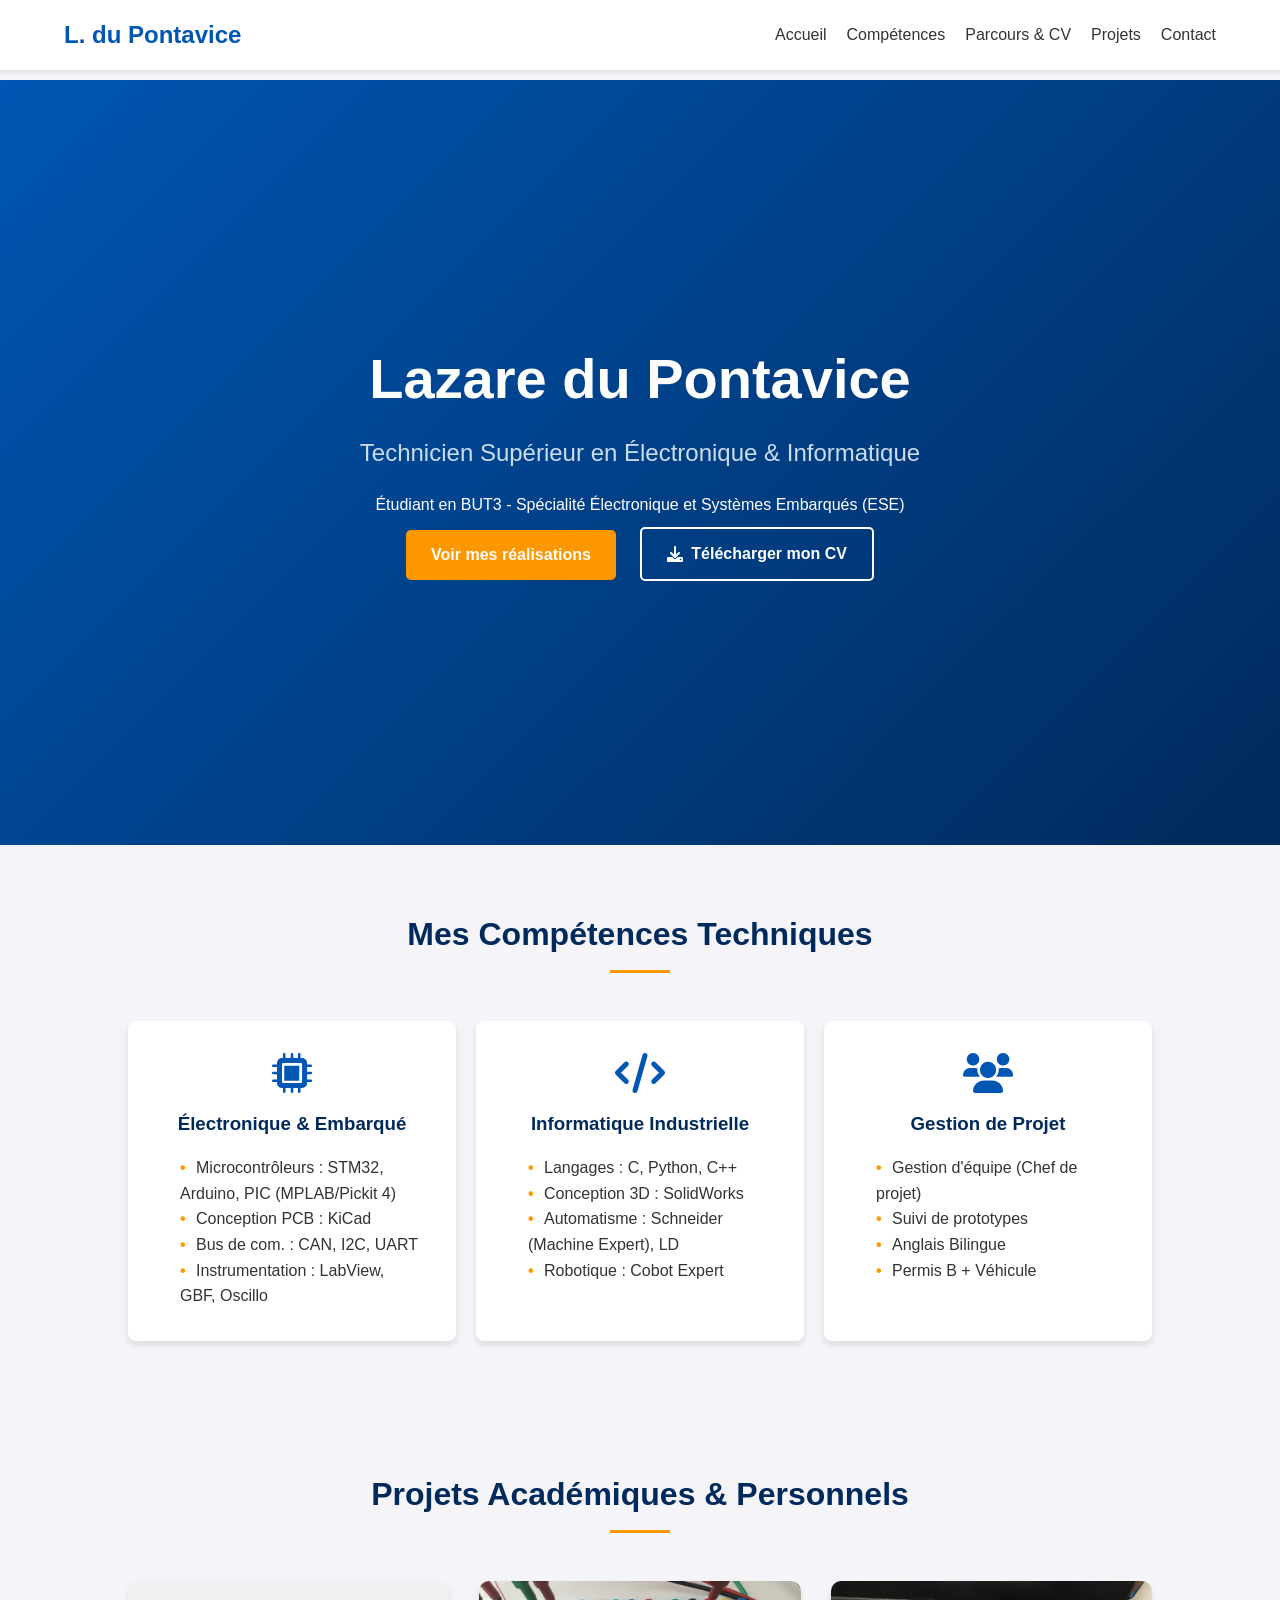
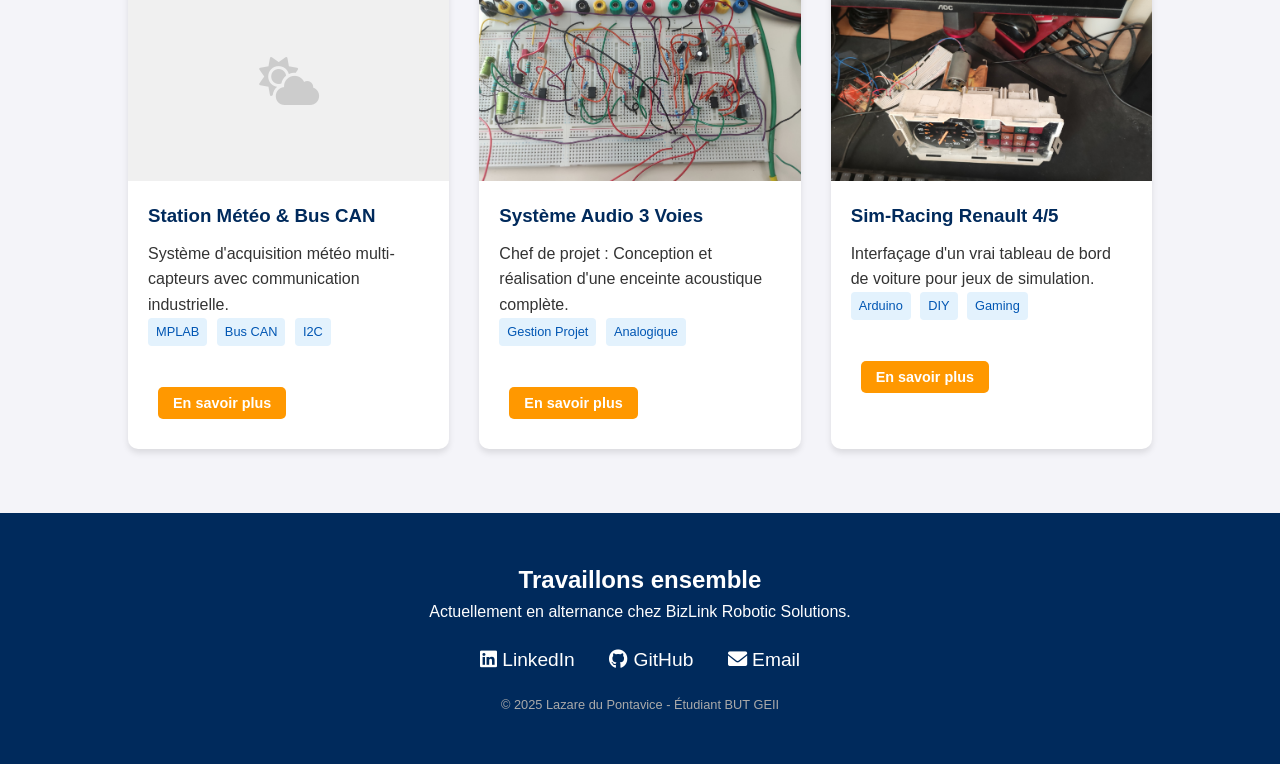
==== index.html @ 0a36a638 "Add files via upload" ====
<!DOCTYPE html>
<html lang="fr">
<head>
    <meta charset="UTF-8">
    <meta name="viewport" content="width=device-width, initial-scale=1.0">
    <meta name="description" content="Portfolio de Lazare du Pontavice, étudiant BUT3 GEII spécialité Électronique et Systèmes Embarqués.">
    <title>Portfolio Lazare du Pontavice - BUT3 GEII</title>
    <link rel="stylesheet" href="style.css">
    <link rel="stylesheet" href="https://cdnjs.cloudflare.com/ajax/libs/font-awesome/6.0.0/css/all.min.css">
</head>
<body>

    <nav id="main-nav">
        <div class="logo" onclick="goTo('view-home')">L. du Pontavice</div>
        <ul>
            <li><a href="#" onclick="goTo('view-home')">Accueil</a></li>
            <li><a href="#" onclick="goTo('view-home', 'competences')">Compétences</a></li>
            <li><a href="#" onclick="goTo('view-experience')">Parcours & CV</a></li>
            <li><a href="#" onclick="goTo('view-home', 'projets')">Projets</a></li>
            <li><a href="#" onclick="goTo('view-home', 'contact')">Contact</a></li>
        </ul>
    </nav>

    <div id="view-home" class="view-section">

        <header id="accueil">
            <div class="hero-content">
                <h1>Lazare du Pontavice</h1>
                <h2>Technicien Supérieur en Électronique & Informatique</h2>
                <p>Étudiant en BUT3 - Spécialité Électronique et Systèmes Embarqués (ESE)</p>
                <div class="buttons">
                    <a href="#" onclick="goTo('view-home', 'projets')" class="btn primary">Voir mes réalisations</a>
                    <a href="./assets/CV_Lazare_du_Pontavice.pdf" class="btn secondary" target="_blank" rel="noopener noreferrer">
                        <i class="fas fa-download"></i> Télécharger mon CV
                    </a>
                </div>
            </div>
        </header>

        <section id="competences">
            <h2 class="section-title">Mes Compétences Techniques</h2>
            <div class="skills-container">
                <div class="skill-card">
                    <i class="fas fa-microchip"></i>
                    <h3>Électronique & Embarqué</h3>
                    <ul>
                        <li>Microcontrôleurs : STM32, Arduino, PIC (MPLAB/Pickit 4)</li>
                        <li>Conception PCB : KiCad</li>
                        <li>Bus de com. : CAN, I2C, UART</li>
                        <li>Instrumentation : LabView, GBF, Oscillo</li>
                    </ul>
                </div>
                <div class="skill-card">
                    <i class="fas fa-code"></i>
                    <h3>Informatique Industrielle</h3>
                    <ul>
                        <li>Langages : C, Python, C++</li>
                        <li>Conception 3D : SolidWorks</li>
                        <li>Automatisme : Schneider (Machine Expert), LD</li>
                        <li>Robotique : Cobot Expert</li>
                    </ul>
                </div>
                <div class="skill-card">
                    <i class="fas fa-users"></i>
                    <h3>Gestion de Projet</h3>
                    <ul>
                        <li>Gestion d'équipe (Chef de projet)</li>
                        <li>Suivi de prototypes</li>
                        <li>Anglais Bilingue</li>
                        <li>Permis B + Véhicule</li>
                    </ul>
                </div>
            </div>
        </section>

        <section id="projets">
            <h2 class="section-title">Projets Académiques & Personnels</h2>
            <div class="projects-grid">

                <div class="project-card">
                    <div class="project-img-placeholder">
                        <img src="./assets/meteo.jpg" alt="Station Météo" class="img-fit" onerror="this.style.display='none'; this.nextElementSibling.style.display='block'">
                        <i class="fas fa-cloud-sun fa-3x" style="display:none; color:#ccc;"></i>
                    </div>
                    <div class="project-info">
                        <h3>Station Météo & Bus CAN</h3>
                        <p>Système d'acquisition météo multi-capteurs avec communication industrielle.</p>
                        <span class="tag">MPLAB</span> <span class="tag">Bus CAN</span> <span class="tag">I2C</span>
                        <br><br>
                        <button onclick="goTo('view-meteo')" class="btn primary small">En savoir plus</button>
                    </div>
                </div>

                <div class="project-card">
                    <div class="project-img-placeholder">
                        <img src="./assets/audio.jpg" alt="Enceinte Audio" class="img-fit" onerror="this.style.display='none'; this.nextElementSibling.style.display='block'">
                        <i class="fas fa-music fa-3x" style="display:none; color:#ccc;"></i>
                    </div>
                    <div class="project-info">
                        <h3>Système Audio 3 Voies</h3>
                        <p>Chef de projet : Conception et réalisation d'une enceinte acoustique complète.</p>
                        <span class="tag">Gestion Projet</span> <span class="tag">Analogique</span>
                        <br><br>
                        <button onclick="goTo('view-audio')" class="btn primary small">En savoir plus</button>
                    </div>
                </div>

                <div class="project-card">
                    <div class="project-img-placeholder">
                        <img src="./assets/dashboard.jpg" alt="Tableau de bord Renault" class="img-fit" onerror="this.style.display='none'; this.nextElementSibling.style.display='block'">
                        <i class="fas fa-gamepad fa-3x" style="display:none; color:#ccc;"></i>
                    </div>
                    <div class="project-info">
                        <h3>Sim-Racing Renault 4/5</h3>
                        <p>Interfaçage d'un vrai tableau de bord de voiture pour jeux de simulation.</p>
                        <span class="tag">Arduino</span> <span class="tag">DIY</span> <span class="tag">Gaming</span>
                        <br><br>
                        <button onclick="goTo('view-dashboard')" class="btn primary small">En savoir plus</button>
                    </div>
                </div>

            </div>
        </section>

        <footer id="contact">
            <h2>Travaillons ensemble</h2>
            <p>Actuellement en alternance chez BizLink Robotic Solutions.</p>
            <div class="social-links">
                <a href="https://www.linkedin.com/in/lazare-du-pontavice-69ba2b336/" target="_blank" rel="noopener noreferrer"><i class="fab fa-linkedin"></i> LinkedIn</a>
                <a href="https://github.com/Nasl1" target="_blank" rel="noopener noreferrer"><i class="fab fa-github"></i> GitHub</a>
                <a href="mailto:lazare.du.pontavice@gmail.com"><i class="fas fa-envelope"></i> Email</a>
            </div>
            <p class="copyright">© 2025 Lazare du Pontavice - Étudiant BUT GEII</p>
        </footer>

    </div>
    <div id="view-experience" class="view-section" style="display: none;">

        <div class="product-container" style="display: block; padding-top: 20px;">

            <h1 style="text-align:center; color:#002a5c; margin-bottom:40px;">Expériences & Formation</h1>

            <div class="timeline">

                <div class="timeline-item">
                    <div class="timeline-dot"></div>
                    <div class="timeline-date">Depuis Septembre 2025</div>
                    <div class="timeline-content">
                        <h3>Apprenti Technicien (Alternance)</h3>
                        <h4>BizLink Robotic Solutions France (Gellainville)</h4>
                        <p>Intégré au Pôle Projets et Innovation, je participe au développement de solutions robotiques industrielles.</p>
                        <ul>
                            <li><strong>Conception Mécanique :</strong> Modélisation 3D et adaptation de préhenseurs/outillages sous SolidWorks.</li>
                            <li><strong>Automatisme :</strong> Développement et mise au point de programmes API et IHM (Schneider Machine Expert).</li>
                            <li><strong>Intégration :</strong> Câblage des coffrets électriques, montage mécanique et tests fonctionnels des cellules.</li>
                            <li><strong>Mise en service :</strong> Configuration des robots et calibration des systèmes sur site ou en atelier.</li>
                        </ul>
                    </div>
                </div>

                <div class="timeline-item">
                    <div class="timeline-dot"></div>
                    <div class="timeline-date">Janvier 2025 - Mars 2025</div>
                    <div class="timeline-content">
                        <h3>Stage BUT2 - Pôle Projets et Innovation</h3>
                        <h4>BizLink Robotic Solutions France</h4>
                        <p>Stage technique de découverte et d'application en robotique.</p>
                        <ul>
                            <li>Initiation à la conception de systèmes robotisés.</li>
                            <li>Programmation de cycles simples sur automates Schneider.</li>
                            <li>Découverte de la robotique collaborative (Cobot).</li>
                        </ul>
                    </div>
                </div>

                <div class="timeline-item">
                    <div class="timeline-dot"></div>
                    <div class="timeline-date">Depuis Nov. 2023</div>
                    <div class="timeline-content">
                        <h3>Équipier Polyvalent</h3>
                        <h4>McDonald's (Rambouillet)</h4>
                        <p>Travail en équipe, gestion du stress et respect des procédures.</p>
                    </div>
                </div>

                <div class="timeline-item">
                    <div class="timeline-dot"></div>
                    <div class="timeline-date">2023 - Aujourd'hui</div>
                    <div class="timeline-content">
                        <h3>BUT Génie Électrique et Informatique Industrielle</h3>
                        <h4>IUT de Chartres / Université d'Orléans</h4>
                        <p><strong>Spécialité :</strong> Électronique et Systèmes Embarqués (ESE).</p>
                    </div>
                </div>

                <div class="timeline-item">
                    <div class="timeline-dot"></div>
                    <div class="timeline-date">2022</div>
                    <div class="timeline-content">
                        <h3>Baccalauréat Général</h3>
                        <h4>Lycée Marceau (Chartres)</h4>
                        <p>Options scientifiques.</p>
                    </div>
                </div>

            </div>

            <div style="text-align:center; margin-top:50px;">
                <p>Pour plus de détails, téléchargez mon CV complet :</p>
                <br>
                <a href="./assets/CV_Lazare_du_Pontavice.pdf" class="btn primary" target="_blank">
                    <i class="fas fa-file-pdf"></i> Voir le CV PDF
                </a>
            </div>

        </div>
    </div>


    <div id="view-meteo" class="view-section" style="display: none;">
        <div class="product-container">
            <button onclick="goTo('view-home', 'projets')" class="btn-back" style="margin-bottom: 20px;">
                <i class="fas fa-arrow-left"></i> Retour aux projets
            </button>

            <div class="product-image">
                <div class="img-box-large">
                    <img src="./assets/meteo.jpg" alt="Projet Météo" onerror="this.style.display='none';">
                    <i class="fas fa-microchip fa-5x" style="color:#ccc;"></i>
                </div>
            </div>
            <div class="product-details">
                <h1>Station Météo Connectée</h1>
                <div class="meta-tags">
                    <span class="tag">Bus CAN</span> <span class="tag">I2C</span> <span class="tag">MPLAB / Pickit 4</span>
                </div>
                <h3>Le Projet</h3>
                <p>Conception et réalisation d'une station météo intelligente capable d'acquérir des données environnementales et de les transmettre via des protocoles industriels.</p>
                <h3>Réalisations Techniques</h3>
                <ul>
                    <li><strong>Acquisition :</strong> Récupération des données capteurs (Température, Pression, Humidité) via liaison I2C.</li>
                    <li><strong>Traitement :</strong> Programmation sur microcontrôleur PIC avec environnement MPLAB et sonde Pickit 4.</li>
                    <li><strong>Communication :</strong> Mise en œuvre d'un Bus CAN pour la transmission des données.</li>
                </ul>
            </div>
        </div>
    </div>


    <div id="view-audio" class="view-section" style="display: none;">
        <div class="product-container">
            <button onclick="goTo('view-home', 'projets')" class="btn-back" style="margin-bottom: 20px;">
                <i class="fas fa-arrow-left"></i> Retour aux projets
            </button>

            <div class="product-image">
                <div class="img-box-large">
                    <img src="./assets/audio.jpg" alt="Projet Audio" onerror="this.style.display='none';">
                    <i class="fas fa-music fa-5x" style="color:#ccc;"></i>
                </div>
            </div>
            <div class="product-details">
                <h1>Système Audio 3 Voies</h1>
                <div class="meta-tags">
                    <span class="tag">Chef de Projet</span> <span class="tag">Filtrage Analogique</span>
                </div>
                <h3>Le Projet</h3>
                <p>Projet majeur de BUT : conception complète d'une enceinte acoustique haute fidélité à 3 voies.</p>
                <h3>Mon Rôle : Chef de Projet</h3>
                <ul>
                    <li>Planification des tâches et respect des délais.</li>
                    <li>Coordination de l'équipe technique.</li>
                </ul>
                <h3>Réalisations Techniques</h3>
                <ul>
                    <li>Calcul et dimensionnement des filtres analogiques.</li>
                    <li>Choix des haut-parleurs et conception de l'ébénisterie.</li>
                    <li>Mesures acoustiques et ajustements de gain.</li>
                </ul>
            </div>
        </div>
    </div>

    <div id="view-dashboard" class="view-section" style="display: none;">
        <div class="product-container">
            <button onclick="goTo('view-home', 'projets')" class="btn-back" style="margin-bottom: 20px;">
                <i class="fas fa-arrow-left"></i> Retour aux projets
            </button>

            <div class="product-image">
                <div class="img-box-large">
                    <img src="./assets/dashboard.jpg" alt="Projet SimRacing" onerror="this.style.display='none';">
                    <i class="fas fa-car fa-5x" style="color:#ccc;"></i>
                </div>
            </div>
            <div class="product-details">
                <h1>Sim-Racing Renault 4/5</h1>
                <div class="meta-tags">
                    <span class="tag">Arduino</span> <span class="tag">DIY</span> <span class="tag">Automobile</span>
                </div>
                <h3>Le Concept</h3>
                <p>Adaptation d'un véritable tableau de bord de Renault 4/5 pour l'utiliser comme contrôleur de jeu sur des simulateurs de conduite PC.</p>
                <h3>Défis Techniques</h3>
                <ul>
                    <li><strong>Reverse Engineering :</strong> Analyse du câblage d'origine du compteur.</li>
                    <li><strong>Interfaçage :</strong> Utilisation d'un Arduino pour piloter les aiguilles (PWM) et lire les voyants.</li>
                    <li><strong>Logiciel :</strong> Communication série entre le jeu (PC) et la carte électronique.</li>
                </ul>
            </div>
        </div>
    </div>

    <script>
        // Fonction unique pour gérer navigation + scroll
        function goTo(viewId, sectionId = null) {

            // 1. Cacher toutes les vues
            const views = document.querySelectorAll('.view-section');
            views.forEach(v => v.style.display = 'none');

            // 2. Afficher la vue demandée
            const targetView = document.getElementById(viewId);
            if(targetView) {
                targetView.style.display = 'block';
            }

            // 3. Gestion du scroll
            if (sectionId) {
                // Si on cible une section (ex: #projets), on attend un tout petit peu que la page s'affiche
                setTimeout(() => {
                    const section = document.getElementById(sectionId);
                    if(section) {
                        // On scrolle vers la section en soustrayant la hauteur du menu fixe (env 80px)
                        const navHeight = document.querySelector('nav').offsetHeight;
                        window.scrollTo({
                            top: section.offsetTop - navHeight,
                            behavior: 'smooth'
                        });
                    }
                }, 10);
            } else {
                // Sinon on remonte tout en haut
                window.scrollTo(0, 0);
            }
        }
    </script>

</body>
</html>
---- style.css ----
/* --- RESET & GLOBAL --- */
* { margin: 0; padding: 0; box-sizing: border-box; }

body {
    font-family: 'Segoe UI', Tahoma, Geneva, Verdana, sans-serif;
    line-height: 1.6;
    color: #333;
    background-color: #f4f4f9;
    /* IMPORTANT : Marge en haut pour ne pas cacher le contenu derrière le menu fixe */
    padding-top: 80px;
}

a { text-decoration: none; color: inherit; }
ul { list-style: none; }

/* --- NAVIGATION FIXE --- */
nav {
    display: flex;
    justify-content: space-between;
    align-items: center;
    padding: 0 5%;
    background-color: #fff;
    box-shadow: 0 2px 5px rgba(0,0,0,0.1);

    /* FIXER LE MENU EN HAUT */
    position: fixed;
    top: 0;
    left: 0;
    width: 100%;
    height: 70px; /* Hauteur fixe pour le calcul */
    z-index: 1000; /* S'assure qu'il est au-dessus de tout */
}

nav .logo {
    font-size: 1.5rem;
    font-weight: bold;
    color: #0056b3;
    cursor: pointer;
}

nav ul { display: flex; }
nav ul li { margin-left: 20px; }
nav ul li a { font-weight: 500; transition: 0.3s; }
nav ul li a:hover { color: #0056b3; }

/* --- HERO HEADER --- */
header {
    height: 85vh;
    background: linear-gradient(135deg, #0056b3, #002a5c);
    color: white;
    display: flex;
    justify-content: center;
    align-items: center;
    text-align: center;
    padding: 0 20px;
}

header h1 { font-size: 3.5rem; margin-bottom: 10px; }
header h2 { font-size: 1.5rem; font-weight: 300; margin-bottom: 20px; color: #cbdced; }

.btn {
    padding: 12px 25px;
    border-radius: 5px;
    font-weight: bold;
    transition: 0.3s;
    margin: 10px;
    display: inline-flex;
    align-items: center;
    gap: 8px;
    cursor: pointer;
    border: none;
    font-size: 1rem;
}

.btn.primary { background-color: #ff9800; color: white; }
.btn.primary:hover { background-color: #e68900; }

.btn.secondary { border: 2px solid white; color: white; background: transparent; }
.btn.secondary:hover { background-color: white; color: #0056b3; }

.btn.small { font-size: 0.9rem; padding: 8px 15px; }

/* --- SECTIONS GÉNÉRALES --- */
section { padding: 4rem 10%; }
.section-title {
    text-align: center;
    margin-bottom: 3rem;
    font-size: 2rem;
    color: #002a5c;
    position: relative;
}
.section-title::after {
    content: '';
    display: block;
    width: 60px;
    height: 3px;
    background: #ff9800;
    margin: 10px auto 0;
}

/* --- COMPÉTENCES --- */
.skills-container {
    display: flex;
    flex-wrap: wrap;
    justify-content: space-between;
    gap: 20px;
}

.skill-card {
    flex: 1 1 300px;
    background: white;
    padding: 2rem;
    border-radius: 8px;
    box-shadow: 0 4px 6px rgba(0,0,0,0.1);
    text-align: center;
    transition: transform 0.3s;
}

.skill-card:hover { transform: translateY(-5px); }
.skill-card i { font-size: 2.5rem; color: #0056b3; margin-bottom: 1rem; }
.skill-card h3 { margin-bottom: 1rem; color: #002a5c; }
.skill-card ul { text-align: left; padding-left: 20px; }
.skill-card ul li::before { content: "•"; color: #ff9800; font-weight: bold; display: inline-block; width: 1em; }

/* --- PROJETS GRID --- */
.projects-grid {
    display: grid;
    grid-template-columns: repeat(auto-fit, minmax(300px, 1fr));
    gap: 30px;
}
.project-card {
    background: white;
    border-radius: 10px;
    overflow: hidden;
    box-shadow: 0 4px 6px rgba(0,0,0,0.1);
    transition: 0.3s;
}
.project-card:hover { transform: translateY(-3px); box-shadow: 0 8px 15px rgba(0,0,0,0.1); }

.project-img-placeholder {
    padding: 0;
    height: 200px;
    background-color: #f0f0f0;
    display: flex;
    align-items: center;
    justify-content: center;
}

.img-fit {
    width: 100%;
    height: 100%;
    object-fit: cover;
    display: block;
}

.project-info { padding: 20px; }
.project-info h3 { margin-bottom: 10px; color: #002a5c; }
.tag {
    background-color: #e3f2fd;
    color: #0056b3;
    padding: 4px 8px;
    border-radius: 4px;
    font-size: 0.8rem;
    margin-right: 5px;
    display: inline-block;
    margin-bottom: 5px;
}

/* --- VUES DÉTAILS --- */

/* Bouton Retour simple */
.btn-back {
    background: none;
    border: 2px solid #0056b3;
    color: #0056b3;
    padding: 8px 15px;
    border-radius: 5px;
    cursor: pointer;
    font-size: 1rem;
    font-weight: bold;
    display: inline-flex;
    align-items: center;
    gap: 10px;
    transition: 0.3s;
}
.btn-back:hover { background-color: #0056b3; color: white; }

.product-container {
    max-width: 1200px;
    margin: 40px auto;
    padding: 0 5%;
    display: grid;
    grid-template-columns: 1fr 1fr;
    gap: 50px;
}
.img-box-large {
    background-color: #e9ecef;
    height: 400px;
    border-radius: 10px;
    display: flex;
    flex-direction: column;
    align-items: center;
    justify-content: center;
    overflow: hidden;
}
.img-box-large img {
    width: 100%;
    height: 100%;
    object-fit: cover;
}

.product-details h1 { font-size: 2.5rem; color: #002a5c; margin-bottom: 15px; }
.product-details h3 {
    margin-top: 25px; margin-bottom: 10px; color: #0056b3;
    border-bottom: 2px solid #ff9800; display: inline-block;
}
.product-details li { margin-bottom: 8px; }

/* --- TIMELINE --- */
.timeline {
    position: relative;
    max-width: 800px;
    margin: 0 auto;
}
.timeline::after {
    content: '';
    position: absolute;
    width: 4px;
    background-color: #e3f2fd;
    top: 0; bottom: 0; left: 20px;
    margin-left: -2px;
}
.timeline-item {
    padding: 10px 40px;
    position: relative;
    width: 100%;
    margin-bottom: 30px;
}
.timeline-dot {
    position: absolute;
    width: 20px; height: 20px;
    left: 12px;
    background-color: #0056b3;
    border: 4px solid #fff;
    top: 15px;
    border-radius: 50%;
    z-index: 1;
    box-shadow: 0 0 0 2px #0056b3;
}
.timeline-date { font-weight: bold; color: #ff9800; margin-bottom: 5px; font-size: 0.9rem; }
.timeline-content {
    background: white;
    padding: 20px;
    border-radius: 6px;
    box-shadow: 0 2px 5px rgba(0,0,0,0.1);
}
.timeline-content h3 { color: #002a5c; margin-bottom: 5px; }
.timeline-content h4 { color: #666; font-weight: normal; font-style: italic; margin-bottom: 15px; }
.timeline-content ul { list-style-type: disc; padding-left: 20px; color: #444; }

/* --- FOOTER --- */
footer {
    background-color: #002a5c;
    color: white;
    text-align: center;
    padding: 3rem 10%;
}
.social-links { margin: 20px 0; }
.social-links a { margin: 0 15px; font-size: 1.2rem; transition: 0.3s; color: white; }
.social-links a:hover { color: #ff9800; }
.copyright { font-size: 0.8rem; color: #aaa; margin-top: 20px; }

/* --- MOBILE --- */
@media (max-width: 768px) {
    header h1 { font-size: 2.2rem; }
    nav ul { display: none; }
    .product-container { grid-template-columns: 1fr; }
    .img-box-large { height: 250px; }
    .timeline::after { left: 15px; }
    .timeline-dot { left: 7px; }
    .timeline-item { padding-left: 45px; padding-right: 0; }
}
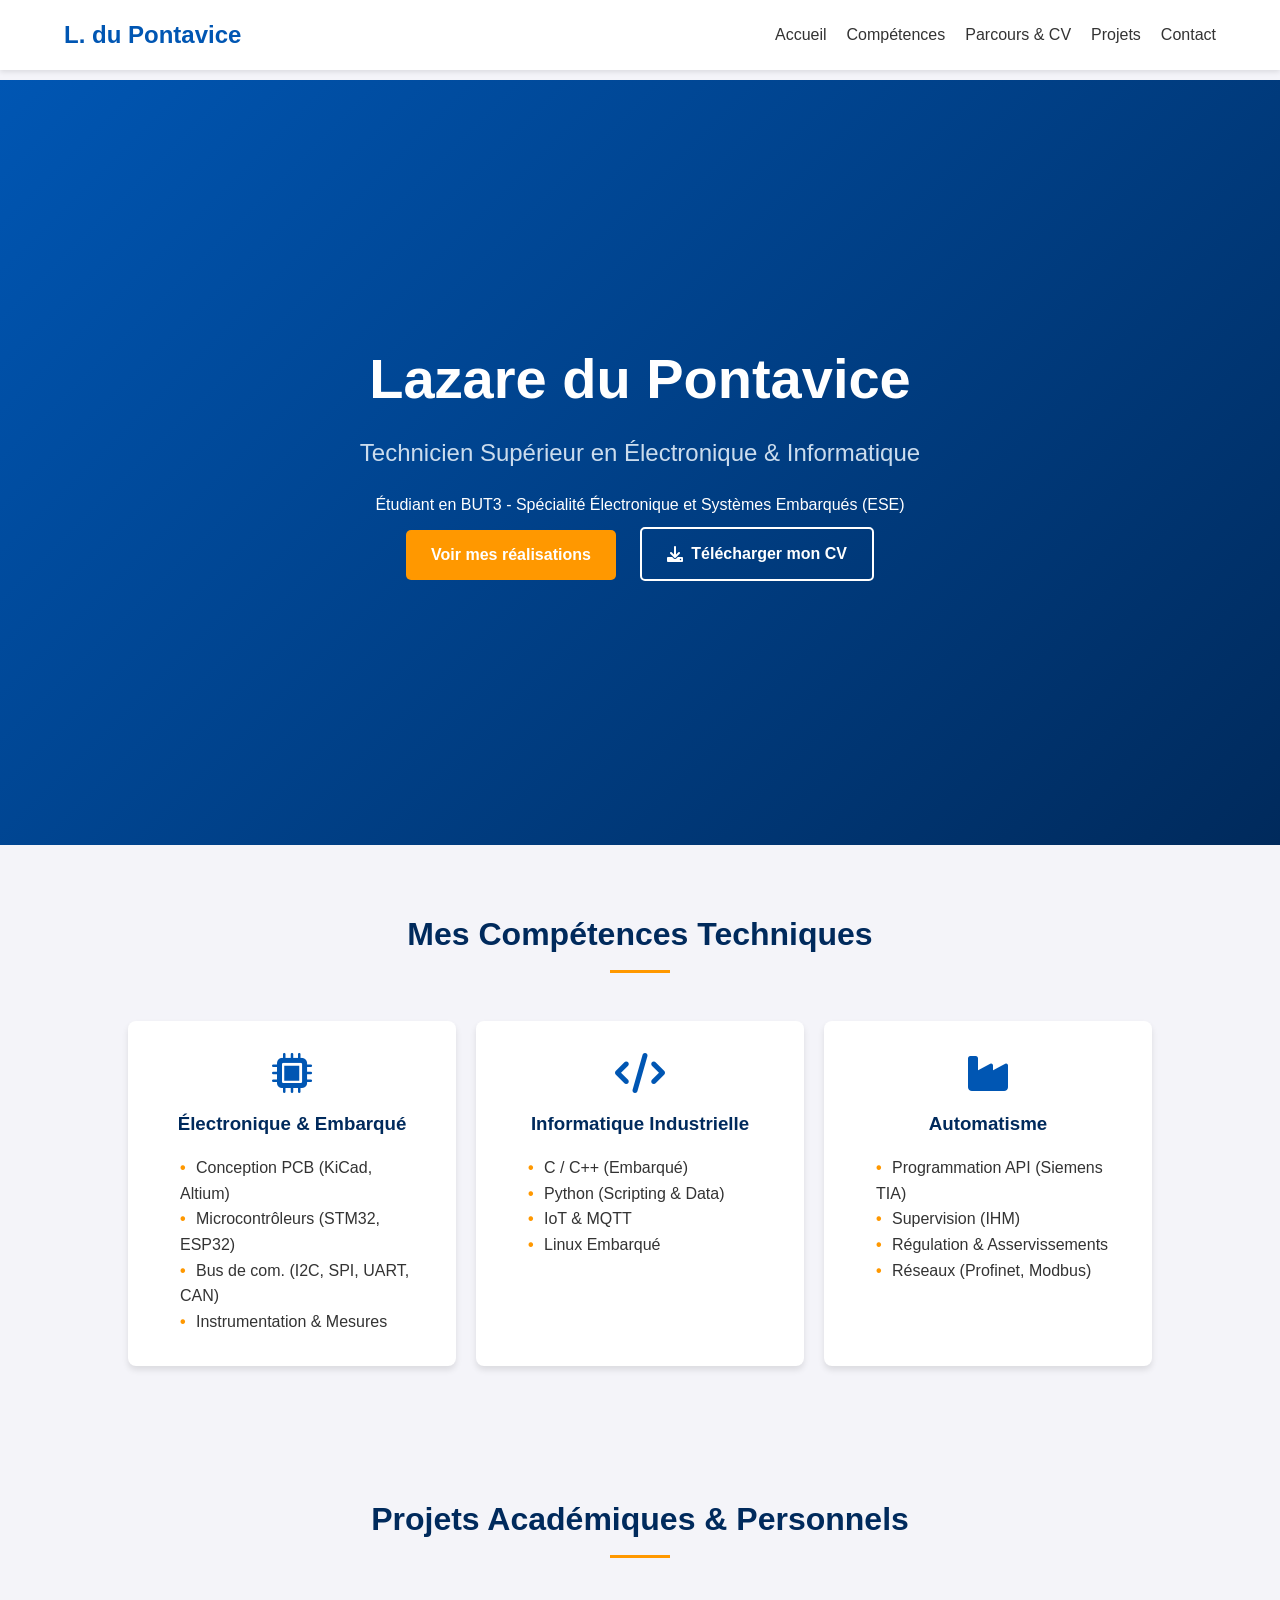
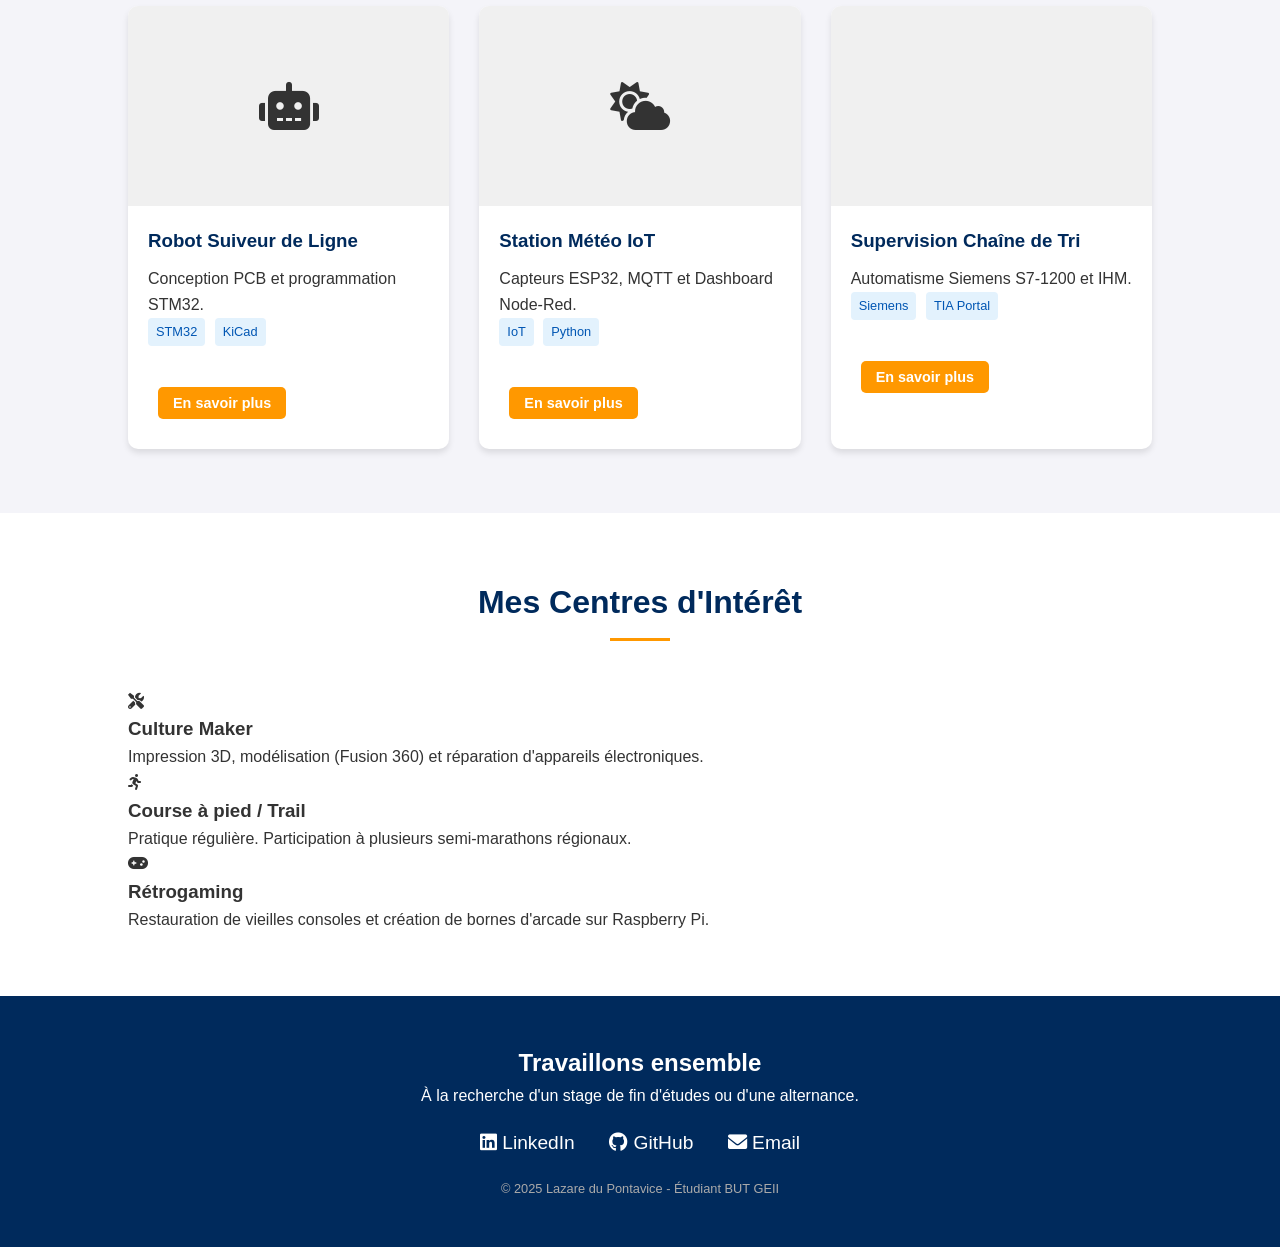
==== commit 03e87a87: "Update index.html" ====
--- a/index.html
+++ b/index.html
@@ -10,18 +10,18 @@
 </head>
 <body>
 
-    <nav id="main-nav">
-        <div class="logo" onclick="goTo('view-home')">L. du Pontavice</div>
-        <ul>
-            <li><a href="#" onclick="goTo('view-home')">Accueil</a></li>
-            <li><a href="#" onclick="goTo('view-home', 'competences')">Compétences</a></li>
-            <li><a href="#" onclick="goTo('view-experience')">Parcours & CV</a></li>
-            <li><a href="#" onclick="goTo('view-home', 'projets')">Projets</a></li>
-            <li><a href="#" onclick="goTo('view-home', 'contact')">Contact</a></li>
-        </ul>
-    </nav>
-
-    <div id="view-home" class="view-section">
+    <div id="view-home">
+        
+        <nav>
+            <div class="logo">L. du Pontavice</div>
+            <ul>
+                <li><a href="#" onclick="showPage('view-home')">Accueil</a></li>
+                <li><a href="#competences">Compétences</a></li>
+                <li><a href="#" onclick="showPage('view-experience')">Parcours & CV</a></li>
+                <li><a href="#projets">Projets</a></li>
+                <li><a href="#contact">Contact</a></li>
+            </ul>
+        </nav>
 
         <header id="accueil">
             <div class="hero-content">
@@ -29,8 +29,8 @@
                 <h2>Technicien Supérieur en Électronique & Informatique</h2>
                 <p>Étudiant en BUT3 - Spécialité Électronique et Systèmes Embarqués (ESE)</p>
                 <div class="buttons">
-                    <a href="#" onclick="goTo('view-home', 'projets')" class="btn primary">Voir mes réalisations</a>
-                    <a href="./assets/CV_Lazare_du_Pontavice.pdf" class="btn secondary" target="_blank" rel="noopener noreferrer">
+                    <a href="#projets" class="btn primary">Voir mes réalisations</a>
+                    <a href="./assets/CV_Lazare_Web.pdf" class="btn secondary" target="_blank" rel="noopener noreferrer">
                         <i class="fas fa-download"></i> Télécharger mon CV
                     </a>
                 </div>
@@ -40,34 +40,37 @@
         <section id="competences">
             <h2 class="section-title">Mes Compétences Techniques</h2>
             <div class="skills-container">
+
                 <div class="skill-card">
                     <i class="fas fa-microchip"></i>
                     <h3>Électronique & Embarqué</h3>
                     <ul>
-                        <li>Microcontrôleurs : STM32, Arduino, PIC (MPLAB/Pickit 4)</li>
-                        <li>Conception PCB : KiCad</li>
-                        <li>Bus de com. : CAN, I2C, UART</li>
-                        <li>Instrumentation : LabView, GBF, Oscillo</li>
+                        <li>Conception PCB (KiCad, Altium)</li>
+                        <li>Microcontrôleurs (STM32, ESP32)</li>
+                        <li>Bus de com. (I2C, SPI, UART, CAN)</li>
+                        <li>Instrumentation & Mesures</li>
                     </ul>
                 </div>
+
                 <div class="skill-card">
                     <i class="fas fa-code"></i>
                     <h3>Informatique Industrielle</h3>
                     <ul>
-                        <li>Langages : C, Python, C++</li>
-                        <li>Conception 3D : SolidWorks</li>
-                        <li>Automatisme : Schneider (Machine Expert), LD</li>
-                        <li>Robotique : Cobot Expert</li>
+                        <li>C / C++ (Embarqué)</li>
+                        <li>Python (Scripting & Data)</li>
+                        <li>IoT & MQTT</li>
+                        <li>Linux Embarqué</li>
                     </ul>
                 </div>
+
                 <div class="skill-card">
-                    <i class="fas fa-users"></i>
-                    <h3>Gestion de Projet</h3>
+                    <i class="fas fa-industry"></i>
+                    <h3>Automatisme</h3>
                     <ul>
-                        <li>Gestion d'équipe (Chef de projet)</li>
-                        <li>Suivi de prototypes</li>
-                        <li>Anglais Bilingue</li>
-                        <li>Permis B + Véhicule</li>
+                        <li>Programmation API (Siemens TIA)</li>
+                        <li>Supervision (IHM)</li>
+                        <li>Régulation & Asservissements</li>
+                        <li>Réseaux (Profinet, Modbus)</li>
                     </ul>
                 </div>
             </div>
@@ -76,47 +79,78 @@
         <section id="projets">
             <h2 class="section-title">Projets Académiques & Personnels</h2>
             <div class="projects-grid">
-
+                
                 <div class="project-card">
                     <div class="project-img-placeholder">
-                        <img src="./assets/meteo.jpg" alt="Station Météo" class="img-fit" onerror="this.style.display='none'; this.nextElementSibling.style.display='block'">
-                        <i class="fas fa-cloud-sun fa-3x" style="display:none; color:#ccc;"></i>
+                        <img src="./assets/robot.jpg" alt="Photo du robot suiveur de ligne" class="img-fit" onerror="this.style.display='none'; this.nextElementSibling.style.display='block';">
+                        <i class="fas fa-robot fa-3x" style="display:none;"></i>
                     </div>
                     <div class="project-info">
-                        <h3>Station Météo & Bus CAN</h3>
-                        <p>Système d'acquisition météo multi-capteurs avec communication industrielle.</p>
-                        <span class="tag">MPLAB</span> <span class="tag">Bus CAN</span> <span class="tag">I2C</span>
+                        <h3>Robot Suiveur de Ligne</h3>
+                        <p>Conception PCB et programmation STM32.</p>
+                        <span class="tag">STM32</span> <span class="tag">KiCad</span>
                         <br><br>
-                        <button onclick="goTo('view-meteo')" class="btn primary small">En savoir plus</button>
+                        <button onclick="showPage('view-robot')" class="btn primary small">En savoir plus</button>
                     </div>
                 </div>
 
                 <div class="project-card">
                     <div class="project-img-placeholder">
-                        <img src="./assets/audio.jpg" alt="Enceinte Audio" class="img-fit" onerror="this.style.display='none'; this.nextElementSibling.style.display='block'">
-                        <i class="fas fa-music fa-3x" style="display:none; color:#ccc;"></i>
+                        <img src="./assets/meteo.jpg" alt="Station Météo" class="img-fit" onerror="this.style.display='none'; this.nextElementSibling.style.display='block';">
+                        <i class="fas fa-cloud-sun fa-3x" style="display:none;"></i>
                     </div>
                     <div class="project-info">
-                        <h3>Système Audio 3 Voies</h3>
-                        <p>Chef de projet : Conception et réalisation d'une enceinte acoustique complète.</p>
-                        <span class="tag">Gestion Projet</span> <span class="tag">Analogique</span>
+                        <h3>Station Météo IoT</h3>
+                        <p>Capteurs ESP32, MQTT et Dashboard Node-Red.</p>
+                        <span class="tag">IoT</span> <span class="tag">Python</span>
                         <br><br>
-                        <button onclick="goTo('view-audio')" class="btn primary small">En savoir plus</button>
+                        <button onclick="showPage('view-meteo')" class="btn primary small">En savoir plus</button>
                     </div>
                 </div>
 
                 <div class="project-card">
                     <div class="project-img-placeholder">
-                        <img src="./assets/dashboard.jpg" alt="Tableau de bord Renault" class="img-fit" onerror="this.style.display='none'; this.nextElementSibling.style.display='block'">
-                        <i class="fas fa-gamepad fa-3x" style="display:none; color:#ccc;"></i>
+                        <img src="./assets/tri.jpg" alt="Chaîne de tri" class="img-fit" onerror="this.style.display='none'; this.nextElementSibling.style.display='block';">
+                        <i class="fas fa-conveyor-belt fa-3x" style="display:none;"></i>
                     </div>
                     <div class="project-info">
-                        <h3>Sim-Racing Renault 4/5</h3>
-                        <p>Interfaçage d'un vrai tableau de bord de voiture pour jeux de simulation.</p>
-                        <span class="tag">Arduino</span> <span class="tag">DIY</span> <span class="tag">Gaming</span>
+                        <h3>Supervision Chaîne de Tri</h3>
+                        <p>Automatisme Siemens S7-1200 et IHM.</p>
+                        <span class="tag">Siemens</span> <span class="tag">TIA Portal</span>
                         <br><br>
-                        <button onclick="goTo('view-dashboard')" class="btn primary small">En savoir plus</button>
-                    </div>
+                        <button onclick="showPage('view-tri')" class="btn primary small">En savoir plus</button>
+                    </div>
+                </div>
+
+            </div>
+        </section>
+
+        <section id="interets" style="background-color: white;">
+            <h2 class="section-title">Mes Centres d'Intérêt</h2>
+            <div class="interests-container">
+                
+                <div class="interest-item">
+                    <div class="interest-icon">
+                        <i class="fas fa-tools"></i>
+                    </div>
+                    <h3>Culture Maker</h3>
+                    <p>Impression 3D, modélisation (Fusion 360) et réparation d'appareils électroniques.</p>
+                </div>
+
+                <div class="interest-item">
+                    <div class="interest-icon">
+                        <i class="fas fa-running"></i>
+                    </div>
+                    <h3>Course à pied / Trail</h3>
+                    <p>Pratique régulière. Participation à plusieurs semi-marathons régionaux.</p>
+                </div>
+
+                <div class="interest-item">
+                    <div class="interest-icon">
+                        <i class="fas fa-gamepad"></i>
+                    </div>
+                    <h3>Rétrogaming</h3>
+                    <p>Restauration de vieilles consoles et création de bornes d'arcade sur Raspberry Pi.</p>
                 </div>
 
             </div>
@@ -124,7 +158,7 @@
 
         <footer id="contact">
             <h2>Travaillons ensemble</h2>
-            <p>Actuellement en alternance chez BizLink Robotic Solutions.</p>
+            <p>À la recherche d'un stage de fin d'études ou d'une alternance.</p>
             <div class="social-links">
                 <a href="https://www.linkedin.com/in/lazare-du-pontavice-69ba2b336/" target="_blank" rel="noopener noreferrer"><i class="fab fa-linkedin"></i> LinkedIn</a>
                 <a href="https://github.com/Nasl1" target="_blank" rel="noopener noreferrer"><i class="fab fa-github"></i> GitHub</a>
@@ -133,63 +167,58 @@
             <p class="copyright">© 2025 Lazare du Pontavice - Étudiant BUT GEII</p>
         </footer>
 
-    </div>
-    <div id="view-experience" class="view-section" style="display: none;">
-
-        <div class="product-container" style="display: block; padding-top: 20px;">
-
+    </div> <div id="view-experience" class="detail-view" style="display: none;">
+        
+        <nav class="detail-nav">
+            <button onclick="showPage('view-home')" class="btn-back">
+                <i class="fas fa-arrow-left"></i> Retour à l'accueil
+            </button>
+            <div class="logo" style="font-size:1.2rem;">Mon Parcours</div>
+        </nav>
+
+        <div class="product-container" style="display: block;">
+            
             <h1 style="text-align:center; color:#002a5c; margin-bottom:40px;">Expériences & Formation</h1>
 
             <div class="timeline">
-
+                
                 <div class="timeline-item">
                     <div class="timeline-dot"></div>
-                    <div class="timeline-date">Depuis Septembre 2025</div>
+                    <div class="timeline-date">Avril 2024 - Juin 2024 (10 semaines)</div>
                     <div class="timeline-content">
-                        <h3>Apprenti Technicien (Alternance)</h3>
-                        <h4>BizLink Robotic Solutions France (Gellainville)</h4>
-                        <p>Intégré au Pôle Projets et Innovation, je participe au développement de solutions robotiques industrielles.</p>
+                        <h3>Stage Technicien Bureau d'Études</h3>
+                        <h4>Nom de l'Entreprise (Lieu)</h4>
+                        <p>Développement complet d'un banc de test pour cartes électroniques industrielles.</p>
                         <ul>
-                            <li><strong>Conception Mécanique :</strong> Modélisation 3D et adaptation de préhenseurs/outillages sous SolidWorks.</li>
-                            <li><strong>Automatisme :</strong> Développement et mise au point de programmes API et IHM (Schneider Machine Expert).</li>
-                            <li><strong>Intégration :</strong> Câblage des coffrets électriques, montage mécanique et tests fonctionnels des cellules.</li>
-                            <li><strong>Mise en service :</strong> Configuration des robots et calibration des systèmes sur site ou en atelier.</li>
+                            <li>Analyse du cahier des charges et choix des composants.</li>
+                            <li>Programmation Firmware en C sur STM32 (Keil uVision).</li>
+                            <li>Développement d'une interface PC en Python pour visualiser les résultats.</li>
+                            <li>Rédaction du rapport de test et documentation technique.</li>
                         </ul>
                     </div>
                 </div>
 
                 <div class="timeline-item">
                     <div class="timeline-dot"></div>
-                    <div class="timeline-date">Janvier 2025 - Mars 2025</div>
+                    <div class="timeline-date">Juillet - Août 2023</div>
                     <div class="timeline-content">
-                        <h3>Stage BUT2 - Pôle Projets et Innovation</h3>
-                        <h4>BizLink Robotic Solutions France</h4>
-                        <p>Stage technique de découverte et d'application en robotique.</p>
-                        <ul>
-                            <li>Initiation à la conception de systèmes robotisés.</li>
-                            <li>Programmation de cycles simples sur automates Schneider.</li>
-                            <li>Découverte de la robotique collaborative (Cobot).</li>
-                        </ul>
+                        <h3>Emploi Saisonnier / Intérim</h3>
+                        <h4>Nom de l'Entreprise</h4>
+                        <p>Découverte du monde de l'entreprise et travail en équipe.</p>
                     </div>
                 </div>
 
                 <div class="timeline-item">
                     <div class="timeline-dot"></div>
-                    <div class="timeline-date">Depuis Nov. 2023</div>
-                    <div class="timeline-content">
-                        <h3>Équipier Polyvalent</h3>
-                        <h4>McDonald's (Rambouillet)</h4>
-                        <p>Travail en équipe, gestion du stress et respect des procédures.</p>
-                    </div>
-                </div>
-
-                <div class="timeline-item">
-                    <div class="timeline-dot"></div>
-                    <div class="timeline-date">2023 - Aujourd'hui</div>
+                    <div class="timeline-date">2022 - Aujourd'hui</div>
                     <div class="timeline-content">
                         <h3>BUT Génie Électrique et Informatique Industrielle</h3>
-                        <h4>IUT de Chartres / Université d'Orléans</h4>
+                        <h4>IUT d'Orléans</h4>
                         <p><strong>Spécialité :</strong> Électronique et Systèmes Embarqués (ESE).</p>
+                        <ul>
+                            <li>Projets techniques en équipe (SAÉ).</li>
+                            <li>Apprentissage de l'anglais technique.</li>
+                        </ul>
                     </div>
                 </div>
 
@@ -197,9 +226,9 @@
                     <div class="timeline-dot"></div>
                     <div class="timeline-date">2022</div>
                     <div class="timeline-content">
-                        <h3>Baccalauréat Général</h3>
-                        <h4>Lycée Marceau (Chartres)</h4>
-                        <p>Options scientifiques.</p>
+                        <h3>Baccalauréat Général / STI2D</h3>
+                        <h4>Lycée [Nom]</h4>
+                        <p>Mention Bien. Options Mathématiques et Physique.</p>
                     </div>
                 </div>
 
@@ -208,7 +237,7 @@
             <div style="text-align:center; margin-top:50px;">
                 <p>Pour plus de détails, téléchargez mon CV complet :</p>
                 <br>
-                <a href="./assets/CV_Lazare_du_Pontavice.pdf" class="btn primary" target="_blank">
+                <a href="./assets/CV_Lazare_Web.pdf" class="btn primary" target="_blank" rel="noopener noreferrer">
                     <i class="fas fa-file-pdf"></i> Voir le CV PDF
                 </a>
             </div>
@@ -217,131 +246,107 @@
     </div>
 
 
-    <div id="view-meteo" class="view-section" style="display: none;">
+    <div id="view-robot" class="detail-view" style="display: none;">
+        <nav class="detail-nav">
+            <button onclick="showPage('view-home')" class="btn-back">
+                <i class="fas fa-arrow-left"></i> Retour à l'accueil
+            </button>
+            <div class="logo" style="font-size:1.2rem;">Détail Projet</div>
+        </nav>
+
         <div class="product-container">
-            <button onclick="goTo('view-home', 'projets')" class="btn-back" style="margin-bottom: 20px;">
-                <i class="fas fa-arrow-left"></i> Retour aux projets
-            </button>
-
             <div class="product-image">
                 <div class="img-box-large">
-                    <img src="./assets/meteo.jpg" alt="Projet Météo" onerror="this.style.display='none';">
-                    <i class="fas fa-microchip fa-5x" style="color:#ccc;"></i>
+                    <img src="./assets/robot.jpg" alt="Robot" class="img-fit" onerror="this.style.display='none'; this.nextElementSibling.style.display='block';">
+                    <i class="fas fa-robot fa-5x" style="display:none;"></i>
                 </div>
             </div>
             <div class="product-details">
-                <h1>Station Météo Connectée</h1>
+                <h1>Robot Suiveur de Ligne</h1>
                 <div class="meta-tags">
-                    <span class="tag">Bus CAN</span> <span class="tag">I2C</span> <span class="tag">MPLAB / Pickit 4</span>
-                </div>
-                <h3>Le Projet</h3>
-                <p>Conception et réalisation d'une station météo intelligente capable d'acquérir des données environnementales et de les transmettre via des protocoles industriels.</p>
-                <h3>Réalisations Techniques</h3>
+                    <span class="tag">STM32 L476</span>
+                    <span class="tag">KiCad</span>
+                    <span class="tag">Langage C</span>
+                </div>
+                <h3>Description</h3>
+                <p>Réalisation en équipe d'un robot autonome capable de suivre un parcours complexe le plus rapidement possible.</p>
+                <h3>Détails Techniques</h3>
                 <ul>
-                    <li><strong>Acquisition :</strong> Récupération des données capteurs (Température, Pression, Humidité) via liaison I2C.</li>
-                    <li><strong>Traitement :</strong> Programmation sur microcontrôleur PIC avec environnement MPLAB et sonde Pickit 4.</li>
-                    <li><strong>Communication :</strong> Mise en œuvre d'un Bus CAN pour la transmission des données.</li>
+                    <li>Conception d'un PCB 4 couches (Routage KiCad).</li>
+                    <li>Algorithme d'asservissement PID numérique.</li>
+                    <li>Gestion des interruptions et timers du STM32 (HAL & Bare Metal).</li>
                 </ul>
             </div>
         </div>
     </div>
 
 
-    <div id="view-audio" class="view-section" style="display: none;">
+    <div id="view-meteo" class="detail-view" style="display: none;">
+        <nav class="detail-nav">
+            <button onclick="showPage('view-home')" class="btn-back"><i class="fas fa-arrow-left"></i> Retour</button>
+        </nav>
         <div class="product-container">
-            <button onclick="goTo('view-home', 'projets')" class="btn-back" style="margin-bottom: 20px;">
-                <i class="fas fa-arrow-left"></i> Retour aux projets
-            </button>
-
             <div class="product-image">
                 <div class="img-box-large">
-                    <img src="./assets/audio.jpg" alt="Projet Audio" onerror="this.style.display='none';">
-                    <i class="fas fa-music fa-5x" style="color:#ccc;"></i>
+                    <img src="./assets/meteo.jpg" alt="Météo" class="img-fit" onerror="this.style.display='none'; this.nextElementSibling.style.display='block';">
+                    <i class="fas fa-cloud-sun fa-5x" style="display:none;"></i>
                 </div>
             </div>
             <div class="product-details">
-                <h1>Système Audio 3 Voies</h1>
-                <div class="meta-tags">
-                    <span class="tag">Chef de Projet</span> <span class="tag">Filtrage Analogique</span>
-                </div>
-                <h3>Le Projet</h3>
-                <p>Projet majeur de BUT : conception complète d'une enceinte acoustique haute fidélité à 3 voies.</p>
-                <h3>Mon Rôle : Chef de Projet</h3>
+                <h1>Station Météo IoT</h1>
+                <span class="tag">ESP32</span> <span class="tag">MQTT</span> <span class="tag">Node-Red</span>
+                <h3>Description</h3>
+                <p>Système complet de relevé de température et humidité avec transmission sans fil.</p>
+                <h3>Détails Techniques</h3>
                 <ul>
-                    <li>Planification des tâches et respect des délais.</li>
-                    <li>Coordination de l'équipe technique.</li>
-                </ul>
-                <h3>Réalisations Techniques</h3>
-                <ul>
-                    <li>Calcul et dimensionnement des filtres analogiques.</li>
-                    <li>Choix des haut-parleurs et conception de l'ébénisterie.</li>
-                    <li>Mesures acoustiques et ajustements de gain.</li>
+                    <li>Code C++ sur ESP32 (Arduino Framework).</li>
+                    <li>Communication WiFi et protocole MQTT.</li>
+                    <li>Visualisation des courbes en temps réel sur Dashboard.</li>
                 </ul>
             </div>
         </div>
     </div>
 
-    <div id="view-dashboard" class="view-section" style="display: none;">
+    <div id="view-tri" class="detail-view" style="display: none;">
+        <nav class="detail-nav">
+            <button onclick="showPage('view-home')" class="btn-back"><i class="fas fa-arrow-left"></i> Retour</button>
+        </nav>
         <div class="product-container">
-            <button onclick="goTo('view-home', 'projets')" class="btn-back" style="margin-bottom: 20px;">
-                <i class="fas fa-arrow-left"></i> Retour aux projets
-            </button>
-
             <div class="product-image">
                 <div class="img-box-large">
-                    <img src="./assets/dashboard.jpg" alt="Projet SimRacing" onerror="this.style.display='none';">
-                    <i class="fas fa-car fa-5x" style="color:#ccc;"></i>
+                    <img src="./assets/tri.jpg" alt="Tri" class="img-fit" onerror="this.style.display='none'; this.nextElementSibling.style.display='block';">
+                    <i class="fas fa-industry fa-5x" style="display:none;"></i>
                 </div>
             </div>
             <div class="product-details">
-                <h1>Sim-Racing Renault 4/5</h1>
-                <div class="meta-tags">
-                    <span class="tag">Arduino</span> <span class="tag">DIY</span> <span class="tag">Automobile</span>
-                </div>
-                <h3>Le Concept</h3>
-                <p>Adaptation d'un véritable tableau de bord de Renault 4/5 pour l'utiliser comme contrôleur de jeu sur des simulateurs de conduite PC.</p>
-                <h3>Défis Techniques</h3>
+                <h1>Supervision Chaîne de Tri</h1>
+                <span class="tag">Siemens S7-1200</span> <span class="tag">Tia Portal</span>
+                <h3>Description</h3>
+                <p>Automatisation d'une chaîne de tri industrielle avec supervision SCADA.</p>
+                <h3>Détails Techniques</h3>
                 <ul>
-                    <li><strong>Reverse Engineering :</strong> Analyse du câblage d'origine du compteur.</li>
-                    <li><strong>Interfaçage :</strong> Utilisation d'un Arduino pour piloter les aiguilles (PWM) et lire les voyants.</li>
-                    <li><strong>Logiciel :</strong> Communication série entre le jeu (PC) et la carte électronique.</li>
+                    <li>Programmation LADDER et GRAFCET.</li>
+                    <li>Configuration réseau Profinet.</li>
+                    <li>Création des vues IHM (Arrêt d'urgence, marche, compteurs).</li>
                 </ul>
             </div>
         </div>
     </div>
 
     <script>
-        // Fonction unique pour gérer navigation + scroll
-        function goTo(viewId, sectionId = null) {
-
-            // 1. Cacher toutes les vues
-            const views = document.querySelectorAll('.view-section');
-            views.forEach(v => v.style.display = 'none');
-
+        function showPage(pageId) {
+            // 1. Cacher TOUTES les vues
+            document.getElementById('view-home').style.display = 'none';
+            document.getElementById('view-robot').style.display = 'none';
+            document.getElementById('view-meteo').style.display = 'none';
+            document.getElementById('view-tri').style.display = 'none';
+            document.getElementById('view-experience').style.display = 'none';
+            
             // 2. Afficher la vue demandée
-            const targetView = document.getElementById(viewId);
-            if(targetView) {
-                targetView.style.display = 'block';
-            }
-
-            // 3. Gestion du scroll
-            if (sectionId) {
-                // Si on cible une section (ex: #projets), on attend un tout petit peu que la page s'affiche
-                setTimeout(() => {
-                    const section = document.getElementById(sectionId);
-                    if(section) {
-                        // On scrolle vers la section en soustrayant la hauteur du menu fixe (env 80px)
-                        const navHeight = document.querySelector('nav').offsetHeight;
-                        window.scrollTo({
-                            top: section.offsetTop - navHeight,
-                            behavior: 'smooth'
-                        });
-                    }
-                }, 10);
-            } else {
-                // Sinon on remonte tout en haut
-                window.scrollTo(0, 0);
-            }
+            document.getElementById(pageId).style.display = 'block';
+            
+            // 3. Remonter en haut de page
+            window.scrollTo(0, 0);
         }
     </script>
 
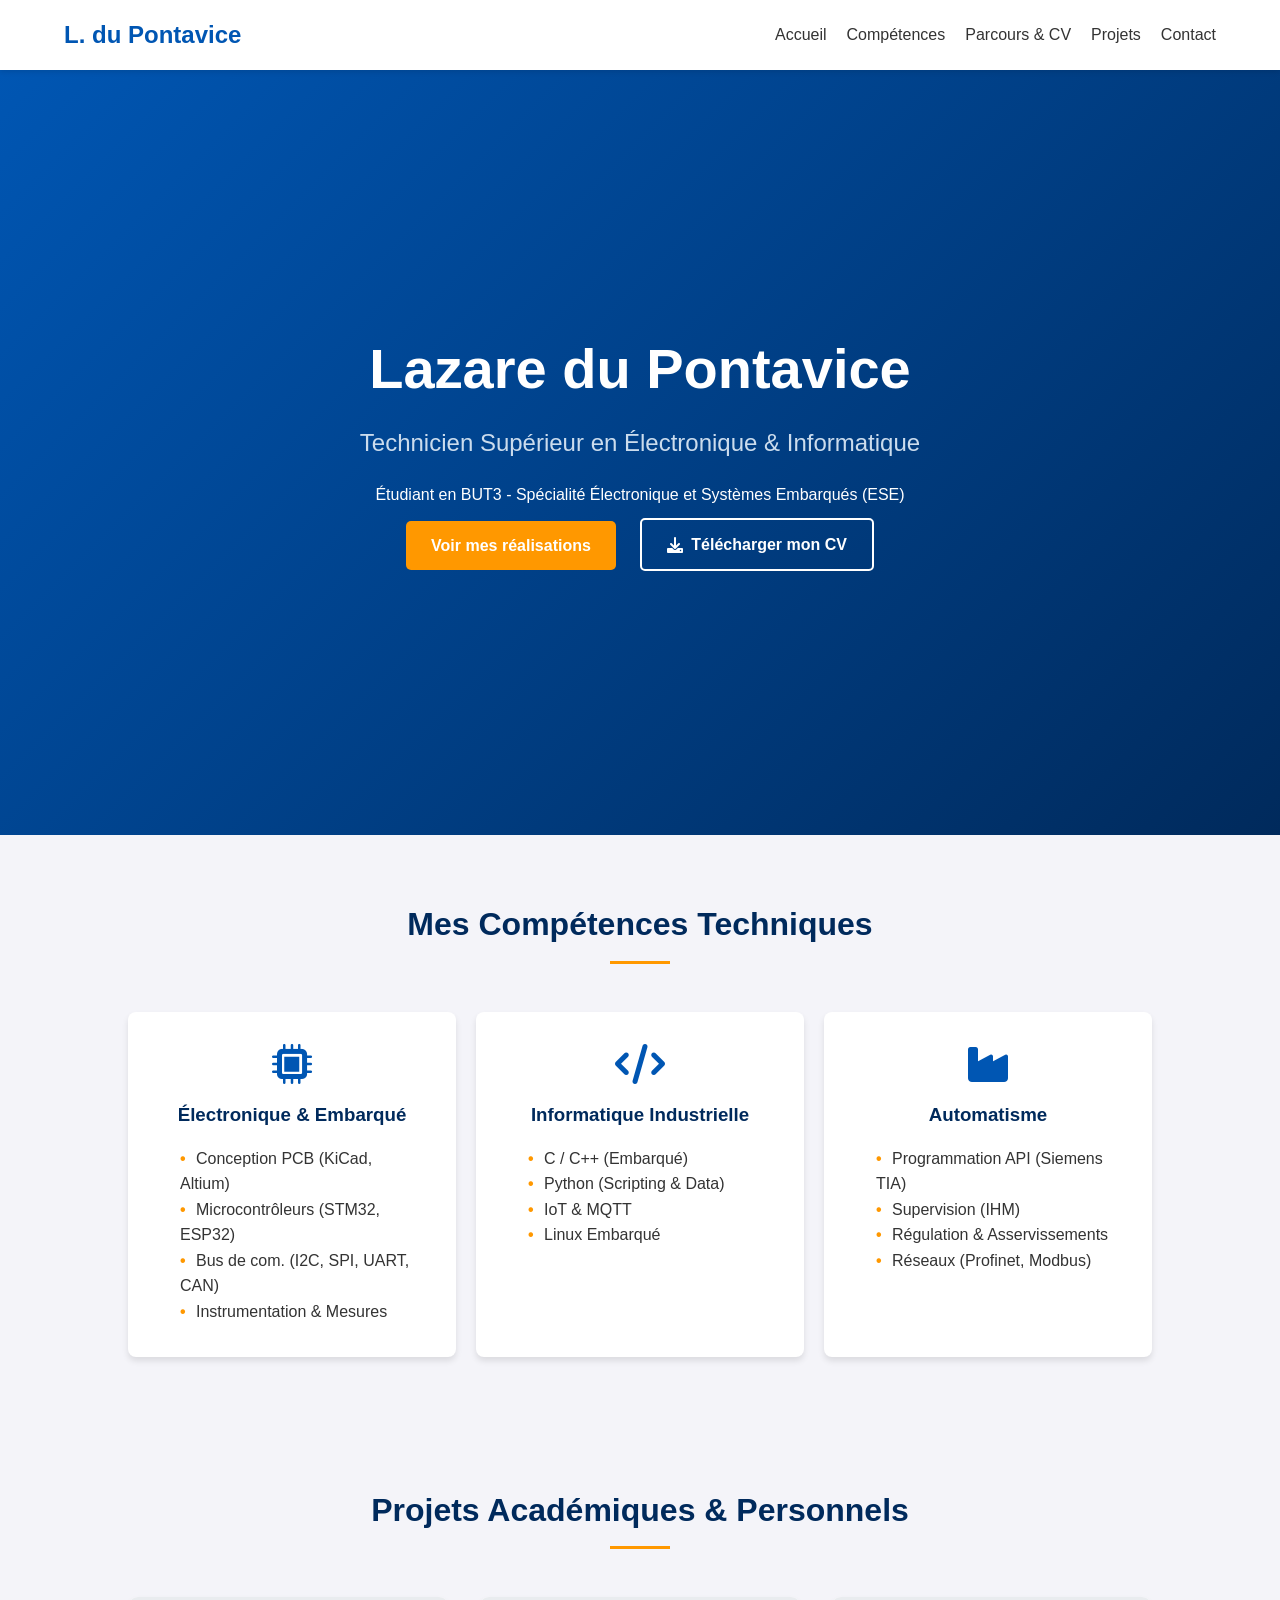
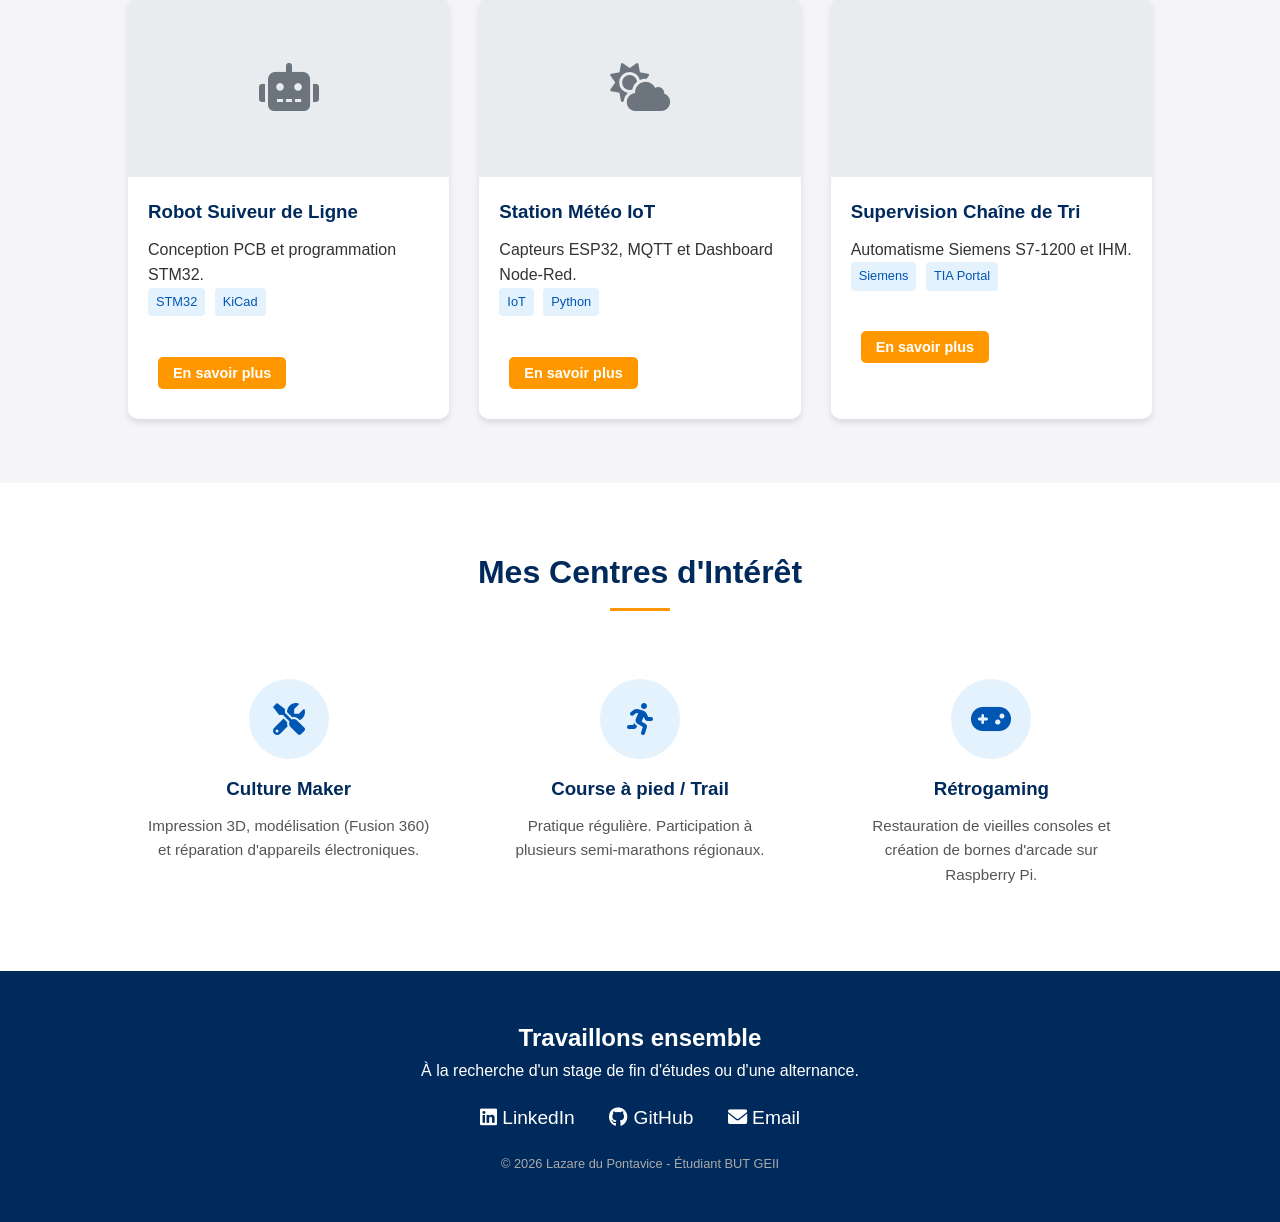
==== commit 7c1191c1: "Update index.html" ====
--- a/index.html
+++ b/index.html
@@ -15,9 +15,9 @@
         <nav>
             <div class="logo">L. du Pontavice</div>
             <ul>
-                <li><a href="#" onclick="showPage('view-home')">Accueil</a></li>
+                <li><a href="index.html">Accueil</a></li>
                 <li><a href="#competences">Compétences</a></li>
-                <li><a href="#" onclick="showPage('view-experience')">Parcours & CV</a></li>
+                <li><a href="parcours.html">Parcours & CV</a></li>
                 <li><a href="#projets">Projets</a></li>
                 <li><a href="#contact">Contact</a></li>
             </ul>
@@ -164,93 +164,12 @@
                 <a href="https://github.com/Nasl1" target="_blank" rel="noopener noreferrer"><i class="fab fa-github"></i> GitHub</a>
                 <a href="mailto:lazare.du.pontavice@gmail.com"><i class="fas fa-envelope"></i> Email</a>
             </div>
-            <p class="copyright">© 2025 Lazare du Pontavice - Étudiant BUT GEII</p>
+            <p class="copyright">© 2026 Lazare du Pontavice - Étudiant BUT GEII</p>
         </footer>
 
-    </div> <div id="view-experience" class="detail-view" style="display: none;">
-        
+    </div> <div id="view-robot" class="detail-view" style="display: none;">
         <nav class="detail-nav">
-            <button onclick="showPage('view-home')" class="btn-back">
-                <i class="fas fa-arrow-left"></i> Retour à l'accueil
-            </button>
-            <div class="logo" style="font-size:1.2rem;">Mon Parcours</div>
-        </nav>
-
-        <div class="product-container" style="display: block;">
-            
-            <h1 style="text-align:center; color:#002a5c; margin-bottom:40px;">Expériences & Formation</h1>
-
-            <div class="timeline">
-                
-                <div class="timeline-item">
-                    <div class="timeline-dot"></div>
-                    <div class="timeline-date">Avril 2024 - Juin 2024 (10 semaines)</div>
-                    <div class="timeline-content">
-                        <h3>Stage Technicien Bureau d'Études</h3>
-                        <h4>Nom de l'Entreprise (Lieu)</h4>
-                        <p>Développement complet d'un banc de test pour cartes électroniques industrielles.</p>
-                        <ul>
-                            <li>Analyse du cahier des charges et choix des composants.</li>
-                            <li>Programmation Firmware en C sur STM32 (Keil uVision).</li>
-                            <li>Développement d'une interface PC en Python pour visualiser les résultats.</li>
-                            <li>Rédaction du rapport de test et documentation technique.</li>
-                        </ul>
-                    </div>
-                </div>
-
-                <div class="timeline-item">
-                    <div class="timeline-dot"></div>
-                    <div class="timeline-date">Juillet - Août 2023</div>
-                    <div class="timeline-content">
-                        <h3>Emploi Saisonnier / Intérim</h3>
-                        <h4>Nom de l'Entreprise</h4>
-                        <p>Découverte du monde de l'entreprise et travail en équipe.</p>
-                    </div>
-                </div>
-
-                <div class="timeline-item">
-                    <div class="timeline-dot"></div>
-                    <div class="timeline-date">2022 - Aujourd'hui</div>
-                    <div class="timeline-content">
-                        <h3>BUT Génie Électrique et Informatique Industrielle</h3>
-                        <h4>IUT d'Orléans</h4>
-                        <p><strong>Spécialité :</strong> Électronique et Systèmes Embarqués (ESE).</p>
-                        <ul>
-                            <li>Projets techniques en équipe (SAÉ).</li>
-                            <li>Apprentissage de l'anglais technique.</li>
-                        </ul>
-                    </div>
-                </div>
-
-                <div class="timeline-item">
-                    <div class="timeline-dot"></div>
-                    <div class="timeline-date">2022</div>
-                    <div class="timeline-content">
-                        <h3>Baccalauréat Général / STI2D</h3>
-                        <h4>Lycée [Nom]</h4>
-                        <p>Mention Bien. Options Mathématiques et Physique.</p>
-                    </div>
-                </div>
-
-            </div>
-
-            <div style="text-align:center; margin-top:50px;">
-                <p>Pour plus de détails, téléchargez mon CV complet :</p>
-                <br>
-                <a href="./assets/CV_Lazare_Web.pdf" class="btn primary" target="_blank" rel="noopener noreferrer">
-                    <i class="fas fa-file-pdf"></i> Voir le CV PDF
-                </a>
-            </div>
-
-        </div>
-    </div>
-
-
-    <div id="view-robot" class="detail-view" style="display: none;">
-        <nav class="detail-nav">
-            <button onclick="showPage('view-home')" class="btn-back">
-                <i class="fas fa-arrow-left"></i> Retour à l'accueil
-            </button>
+            <a href="index.html" class="btn-back"><i class="fas fa-arrow-left"></i> Retour à l'accueil</a>
             <div class="logo" style="font-size:1.2rem;">Détail Projet</div>
         </nav>
 
@@ -280,10 +199,9 @@
         </div>
     </div>
 
-
     <div id="view-meteo" class="detail-view" style="display: none;">
         <nav class="detail-nav">
-            <button onclick="showPage('view-home')" class="btn-back"><i class="fas fa-arrow-left"></i> Retour</button>
+            <a href="index.html" class="btn-back"><i class="fas fa-arrow-left"></i> Retour</a>
         </nav>
         <div class="product-container">
             <div class="product-image">
@@ -309,7 +227,7 @@
 
     <div id="view-tri" class="detail-view" style="display: none;">
         <nav class="detail-nav">
-            <button onclick="showPage('view-home')" class="btn-back"><i class="fas fa-arrow-left"></i> Retour</button>
+            <a href="index.html" class="btn-back"><i class="fas fa-arrow-left"></i> Retour</a>
         </nav>
         <div class="product-container">
             <div class="product-image">
@@ -335,17 +253,12 @@
 
     <script>
         function showPage(pageId) {
-            // 1. Cacher TOUTES les vues
             document.getElementById('view-home').style.display = 'none';
             document.getElementById('view-robot').style.display = 'none';
             document.getElementById('view-meteo').style.display = 'none';
             document.getElementById('view-tri').style.display = 'none';
-            document.getElementById('view-experience').style.display = 'none';
             
-            // 2. Afficher la vue demandée
             document.getElementById(pageId).style.display = 'block';
-            
-            // 3. Remonter en haut de page
             window.scrollTo(0, 0);
         }
     </script>
--- a/style.css
+++ b/style.css
@@ -6,36 +6,28 @@
     line-height: 1.6;
     color: #333;
     background-color: #f4f4f9;
-    /* IMPORTANT : Marge en haut pour ne pas cacher le contenu derrière le menu fixe */
-    padding-top: 80px;
 }
 
 a { text-decoration: none; color: inherit; }
 ul { list-style: none; }
 
-/* --- NAVIGATION FIXE --- */
+/* --- NAVIGATION --- */
 nav {
     display: flex;
     justify-content: space-between;
     align-items: center;
-    padding: 0 5%;
+    padding: 1rem 5%;
     background-color: #fff;
     box-shadow: 0 2px 5px rgba(0,0,0,0.1);
-
-    /* FIXER LE MENU EN HAUT */
-    position: fixed;
+    position: sticky;
     top: 0;
-    left: 0;
-    width: 100%;
-    height: 70px; /* Hauteur fixe pour le calcul */
-    z-index: 1000; /* S'assure qu'il est au-dessus de tout */
+    z-index: 1000;
 }
 
 nav .logo {
     font-size: 1.5rem;
     font-weight: bold;
     color: #0056b3;
-    cursor: pointer;
 }
 
 nav ul { display: flex; }
@@ -138,19 +130,13 @@
 .project-card:hover { transform: translateY(-3px); box-shadow: 0 8px 15px rgba(0,0,0,0.1); }
 
 .project-img-placeholder {
-    padding: 0;
-    height: 200px;
-    background-color: #f0f0f0;
-    display: flex;
-    align-items: center;
-    justify-content: center;
-}
-
-.img-fit {
-    width: 100%;
-    height: 100%;
-    object-fit: cover;
-    display: block;
+    background-color: #e9ecef;
+    height: 180px;
+    display: flex;
+    align-items: center;
+    justify-content: center;
+    color: #6c757d;
+    overflow: hidden;
 }
 
 .project-info { padding: 20px; }
@@ -166,9 +152,69 @@
     margin-bottom: 5px;
 }
 
-/* --- VUES DÉTAILS --- */
-
-/* Bouton Retour simple */
+/* --- CENTRES D'INTÉRÊT --- */
+.interests-container {
+    display: flex;
+    flex-wrap: wrap;
+    justify-content: center;
+    gap: 30px;
+}
+
+.interest-item {
+    flex: 1 1 250px;
+    text-align: center;
+    padding: 20px;
+    max-width: 350px;
+}
+
+.interest-icon {
+    width: 80px;
+    height: 80px;
+    background-color: #e3f2fd;
+    color: #0056b3;
+    border-radius: 50%;
+    display: flex;
+    align-items: center;
+    justify-content: center;
+    font-size: 2rem;
+    margin: 0 auto 15px auto;
+    transition: 0.3s;
+}
+
+.interest-item:hover .interest-icon {
+    background-color: #0056b3;
+    color: white;
+    transform: scale(1.1);
+}
+
+.interest-item h3 {
+    color: #002a5c;
+    margin-bottom: 10px;
+}
+
+.interest-item p {
+    font-size: 0.95rem;
+    color: #555;
+}
+
+/* --- GESTION DES IMAGES (FIT) --- */
+.img-fit {
+    width: 100%;
+    height: 100%;
+    object-fit: cover;
+    display: block;
+}
+
+/* --- VUES DÉTAILS (FICHE PRODUIT & PARCOURS) --- */
+.detail-nav {
+    display: flex;
+    justify-content: space-between;
+    align-items: center;
+    padding: 15px 5%;
+    background-color: #fff;
+    border-bottom: 1px solid #eee;
+}
+
 .btn-back {
     background: none;
     border: 2px solid #0056b3;
@@ -178,7 +224,7 @@
     cursor: pointer;
     font-size: 1rem;
     font-weight: bold;
-    display: inline-flex;
+    display: flex;
     align-items: center;
     gap: 10px;
     transition: 0.3s;
@@ -201,14 +247,9 @@
     flex-direction: column;
     align-items: center;
     justify-content: center;
+    color: #6c757d;
     overflow: hidden;
 }
-.img-box-large img {
-    width: 100%;
-    height: 100%;
-    object-fit: cover;
-}
-
 .product-details h1 { font-size: 2.5rem; color: #002a5c; margin-bottom: 15px; }
 .product-details h3 {
     margin-top: 25px; margin-bottom: 10px; color: #0056b3;
@@ -216,7 +257,7 @@
 }
 .product-details li { margin-bottom: 8px; }
 
-/* --- TIMELINE --- */
+/* --- TIMELINE (EXPÉRIENCES) --- */
 .timeline {
     position: relative;
     max-width: 800px;
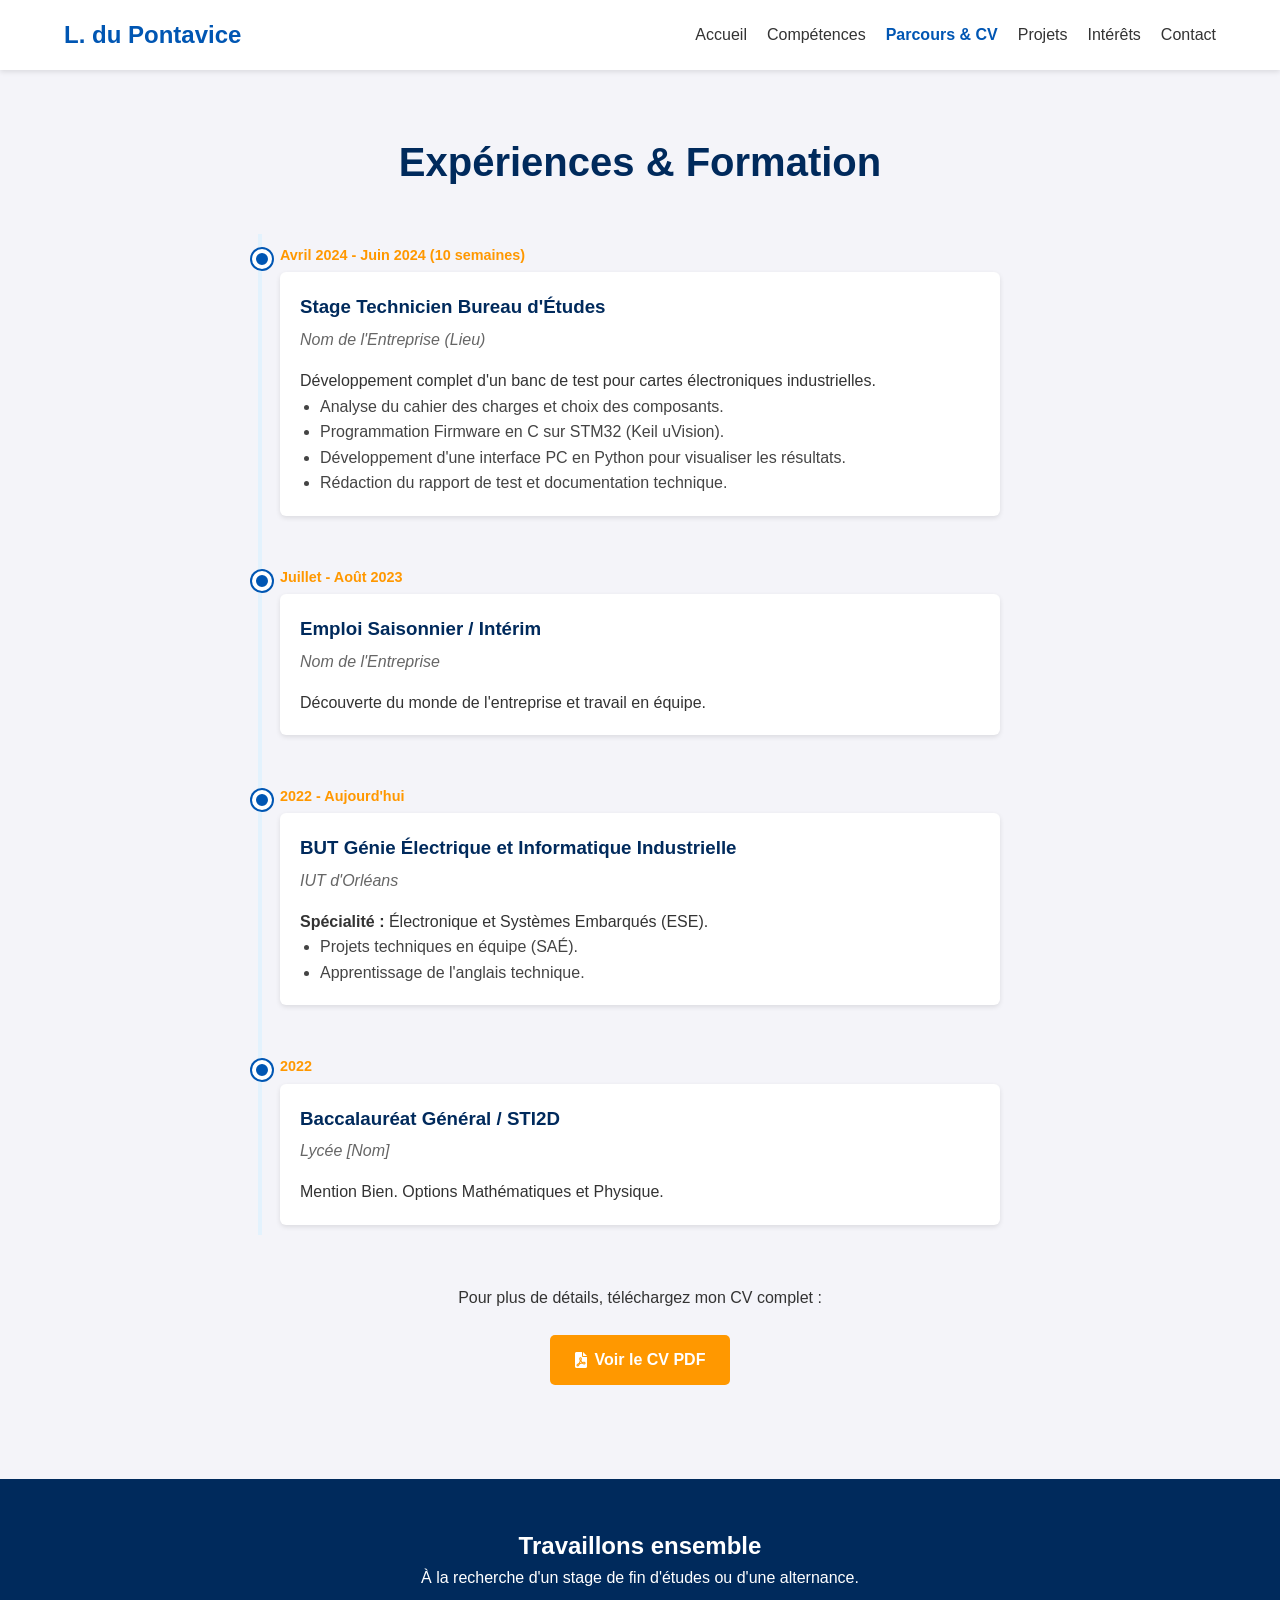
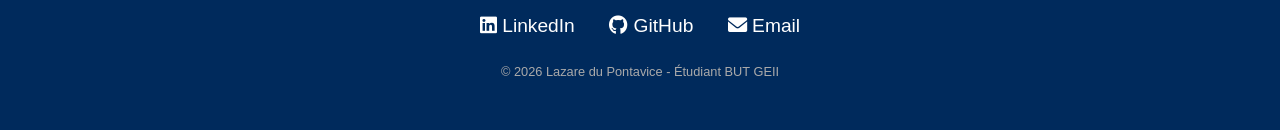
==== commit ddc03a92: "Update index.html" ====
--- a/index.html
+++ b/index.html
@@ -3,265 +3,100 @@
 <head>
     <meta charset="UTF-8">
     <meta name="viewport" content="width=device-width, initial-scale=1.0">
-    <meta name="description" content="Portfolio de Lazare du Pontavice, étudiant BUT3 GEII spécialité Électronique et Systèmes Embarqués.">
-    <title>Portfolio Lazare du Pontavice - BUT3 GEII</title>
+    <meta name="description" content="Parcours et Expériences de Lazare du Pontavice - BUT3 GEII ESE.">
+    <title>Mon Parcours - Lazare du Pontavice</title>
     <link rel="stylesheet" href="style.css">
     <link rel="stylesheet" href="https://cdnjs.cloudflare.com/ajax/libs/font-awesome/6.0.0/css/all.min.css">
 </head>
 <body>
 
-    <div id="view-home">
-        
-        <nav>
-            <div class="logo">L. du Pontavice</div>
-            <ul>
-                <li><a href="index.html">Accueil</a></li>
-                <li><a href="#competences">Compétences</a></li>
-                <li><a href="parcours.html">Parcours & CV</a></li>
-                <li><a href="#projets">Projets</a></li>
-                <li><a href="#contact">Contact</a></li>
-            </ul>
-        </nav>
+    <nav>
+        <div class="logo">L. du Pontavice</div>
+        <ul>
+            <li><a href="index.html">Accueil</a></li>
+            <li><a href="index.html#competences">Compétences</a></li>
+            <li><a href="parcours.html" style="color: #0056b3; font-weight: bold;">Parcours & CV</a></li>
+            <li><a href="index.html#projets">Projets</a></li>
+            <li><a href="interets.html">Intérêts</a></li>
+            <li><a href="#contact">Contact</a></li>
+        </ul>
+    </nav>
 
-        <header id="accueil">
-            <div class="hero-content">
-                <h1>Lazare du Pontavice</h1>
-                <h2>Technicien Supérieur en Électronique & Informatique</h2>
-                <p>Étudiant en BUT3 - Spécialité Électronique et Systèmes Embarqués (ESE)</p>
-                <div class="buttons">
-                    <a href="#projets" class="btn primary">Voir mes réalisations</a>
-                    <a href="./assets/CV_Lazare_Web.pdf" class="btn secondary" target="_blank" rel="noopener noreferrer">
-                        <i class="fas fa-download"></i> Télécharger mon CV
-                    </a>
-                </div>
-            </div>
-        </header>
+    <section style="padding-top: 60px;">
+        <h1 style="text-align:center; color:#002a5c; margin-bottom:40px; font-size: 2.5rem;">Expériences & Formation</h1>
 
-        <section id="competences">
-            <h2 class="section-title">Mes Compétences Techniques</h2>
-            <div class="skills-container">
-
-                <div class="skill-card">
-                    <i class="fas fa-microchip"></i>
-                    <h3>Électronique & Embarqué</h3>
+        <div class="timeline">
+            
+            <div class="timeline-item">
+                <div class="timeline-dot"></div>
+                <div class="timeline-date">Avril 2024 - Juin 2024 (10 semaines)</div>
+                <div class="timeline-content">
+                    <h3>Stage Technicien Bureau d'Études</h3>
+                    <h4>Nom de l'Entreprise (Lieu)</h4>
+                    <p>Développement complet d'un banc de test pour cartes électroniques industrielles.</p>
                     <ul>
-                        <li>Conception PCB (KiCad, Altium)</li>
-                        <li>Microcontrôleurs (STM32, ESP32)</li>
-                        <li>Bus de com. (I2C, SPI, UART, CAN)</li>
-                        <li>Instrumentation & Mesures</li>
-                    </ul>
-                </div>
-
-                <div class="skill-card">
-                    <i class="fas fa-code"></i>
-                    <h3>Informatique Industrielle</h3>
-                    <ul>
-                        <li>C / C++ (Embarqué)</li>
-                        <li>Python (Scripting & Data)</li>
-                        <li>IoT & MQTT</li>
-                        <li>Linux Embarqué</li>
-                    </ul>
-                </div>
-
-                <div class="skill-card">
-                    <i class="fas fa-industry"></i>
-                    <h3>Automatisme</h3>
-                    <ul>
-                        <li>Programmation API (Siemens TIA)</li>
-                        <li>Supervision (IHM)</li>
-                        <li>Régulation & Asservissements</li>
-                        <li>Réseaux (Profinet, Modbus)</li>
+                        <li>Analyse du cahier des charges et choix des composants.</li>
+                        <li>Programmation Firmware en C sur STM32 (Keil uVision).</li>
+                        <li>Développement d'une interface PC en Python pour visualiser les résultats.</li>
+                        <li>Rédaction du rapport de test et documentation technique.</li>
                     </ul>
                 </div>
             </div>
-        </section>
 
-        <section id="projets">
-            <h2 class="section-title">Projets Académiques & Personnels</h2>
-            <div class="projects-grid">
-                
-                <div class="project-card">
-                    <div class="project-img-placeholder">
-                        <img src="./assets/robot.jpg" alt="Photo du robot suiveur de ligne" class="img-fit" onerror="this.style.display='none'; this.nextElementSibling.style.display='block';">
-                        <i class="fas fa-robot fa-3x" style="display:none;"></i>
-                    </div>
-                    <div class="project-info">
-                        <h3>Robot Suiveur de Ligne</h3>
-                        <p>Conception PCB et programmation STM32.</p>
-                        <span class="tag">STM32</span> <span class="tag">KiCad</span>
-                        <br><br>
-                        <button onclick="showPage('view-robot')" class="btn primary small">En savoir plus</button>
-                    </div>
-                </div>
-
-                <div class="project-card">
-                    <div class="project-img-placeholder">
-                        <img src="./assets/meteo.jpg" alt="Station Météo" class="img-fit" onerror="this.style.display='none'; this.nextElementSibling.style.display='block';">
-                        <i class="fas fa-cloud-sun fa-3x" style="display:none;"></i>
-                    </div>
-                    <div class="project-info">
-                        <h3>Station Météo IoT</h3>
-                        <p>Capteurs ESP32, MQTT et Dashboard Node-Red.</p>
-                        <span class="tag">IoT</span> <span class="tag">Python</span>
-                        <br><br>
-                        <button onclick="showPage('view-meteo')" class="btn primary small">En savoir plus</button>
-                    </div>
-                </div>
-
-                <div class="project-card">
-                    <div class="project-img-placeholder">
-                        <img src="./assets/tri.jpg" alt="Chaîne de tri" class="img-fit" onerror="this.style.display='none'; this.nextElementSibling.style.display='block';">
-                        <i class="fas fa-conveyor-belt fa-3x" style="display:none;"></i>
-                    </div>
-                    <div class="project-info">
-                        <h3>Supervision Chaîne de Tri</h3>
-                        <p>Automatisme Siemens S7-1200 et IHM.</p>
-                        <span class="tag">Siemens</span> <span class="tag">TIA Portal</span>
-                        <br><br>
-                        <button onclick="showPage('view-tri')" class="btn primary small">En savoir plus</button>
-                    </div>
-                </div>
-
-            </div>
-        </section>
-
-        <section id="interets" style="background-color: white;">
-            <h2 class="section-title">Mes Centres d'Intérêt</h2>
-            <div class="interests-container">
-                
-                <div class="interest-item">
-                    <div class="interest-icon">
-                        <i class="fas fa-tools"></i>
-                    </div>
-                    <h3>Culture Maker</h3>
-                    <p>Impression 3D, modélisation (Fusion 360) et réparation d'appareils électroniques.</p>
-                </div>
-
-                <div class="interest-item">
-                    <div class="interest-icon">
-                        <i class="fas fa-running"></i>
-                    </div>
-                    <h3>Course à pied / Trail</h3>
-                    <p>Pratique régulière. Participation à plusieurs semi-marathons régionaux.</p>
-                </div>
-
-                <div class="interest-item">
-                    <div class="interest-icon">
-                        <i class="fas fa-gamepad"></i>
-                    </div>
-                    <h3>Rétrogaming</h3>
-                    <p>Restauration de vieilles consoles et création de bornes d'arcade sur Raspberry Pi.</p>
-                </div>
-
-            </div>
-        </section>
-
-        <footer id="contact">
-            <h2>Travaillons ensemble</h2>
-            <p>À la recherche d'un stage de fin d'études ou d'une alternance.</p>
-            <div class="social-links">
-                <a href="https://www.linkedin.com/in/lazare-du-pontavice-69ba2b336/" target="_blank" rel="noopener noreferrer"><i class="fab fa-linkedin"></i> LinkedIn</a>
-                <a href="https://github.com/Nasl1" target="_blank" rel="noopener noreferrer"><i class="fab fa-github"></i> GitHub</a>
-                <a href="mailto:lazare.du.pontavice@gmail.com"><i class="fas fa-envelope"></i> Email</a>
-            </div>
-            <p class="copyright">© 2026 Lazare du Pontavice - Étudiant BUT GEII</p>
-        </footer>
-
-    </div> <div id="view-robot" class="detail-view" style="display: none;">
-        <nav class="detail-nav">
-            <a href="index.html" class="btn-back"><i class="fas fa-arrow-left"></i> Retour à l'accueil</a>
-            <div class="logo" style="font-size:1.2rem;">Détail Projet</div>
-        </nav>
-
-        <div class="product-container">
-            <div class="product-image">
-                <div class="img-box-large">
-                    <img src="./assets/robot.jpg" alt="Robot" class="img-fit" onerror="this.style.display='none'; this.nextElementSibling.style.display='block';">
-                    <i class="fas fa-robot fa-5x" style="display:none;"></i>
+            <div class="timeline-item">
+                <div class="timeline-dot"></div>
+                <div class="timeline-date">Juillet - Août 2023</div>
+                <div class="timeline-content">
+                    <h3>Emploi Saisonnier / Intérim</h3>
+                    <h4>Nom de l'Entreprise</h4>
+                    <p>Découverte du monde de l'entreprise et travail en équipe.</p>
                 </div>
             </div>
-            <div class="product-details">
-                <h1>Robot Suiveur de Ligne</h1>
-                <div class="meta-tags">
-                    <span class="tag">STM32 L476</span>
-                    <span class="tag">KiCad</span>
-                    <span class="tag">Langage C</span>
-                </div>
-                <h3>Description</h3>
-                <p>Réalisation en équipe d'un robot autonome capable de suivre un parcours complexe le plus rapidement possible.</p>
-                <h3>Détails Techniques</h3>
-                <ul>
-                    <li>Conception d'un PCB 4 couches (Routage KiCad).</li>
-                    <li>Algorithme d'asservissement PID numérique.</li>
-                    <li>Gestion des interruptions et timers du STM32 (HAL & Bare Metal).</li>
-                </ul>
-            </div>
-        </div>
-    </div>
 
-    <div id="view-meteo" class="detail-view" style="display: none;">
-        <nav class="detail-nav">
-            <a href="index.html" class="btn-back"><i class="fas fa-arrow-left"></i> Retour</a>
-        </nav>
-        <div class="product-container">
-            <div class="product-image">
-                <div class="img-box-large">
-                    <img src="./assets/meteo.jpg" alt="Météo" class="img-fit" onerror="this.style.display='none'; this.nextElementSibling.style.display='block';">
-                    <i class="fas fa-cloud-sun fa-5x" style="display:none;"></i>
+            <div class="timeline-item">
+                <div class="timeline-dot"></div>
+                <div class="timeline-date">2022 - Aujourd'hui</div>
+                <div class="timeline-content">
+                    <h3>BUT Génie Électrique et Informatique Industrielle</h3>
+                    <h4>IUT d'Orléans</h4>
+                    <p><strong>Spécialité :</strong> Électronique et Systèmes Embarqués (ESE).</p>
+                    <ul>
+                        <li>Projets techniques en équipe (SAÉ).</li>
+                        <li>Apprentissage de l'anglais technique.</li>
+                    </ul>
                 </div>
             </div>
-            <div class="product-details">
-                <h1>Station Météo IoT</h1>
-                <span class="tag">ESP32</span> <span class="tag">MQTT</span> <span class="tag">Node-Red</span>
-                <h3>Description</h3>
-                <p>Système complet de relevé de température et humidité avec transmission sans fil.</p>
-                <h3>Détails Techniques</h3>
-                <ul>
-                    <li>Code C++ sur ESP32 (Arduino Framework).</li>
-                    <li>Communication WiFi et protocole MQTT.</li>
-                    <li>Visualisation des courbes en temps réel sur Dashboard.</li>
-                </ul>
-            </div>
-        </div>
-    </div>
 
-    <div id="view-tri" class="detail-view" style="display: none;">
-        <nav class="detail-nav">
-            <a href="index.html" class="btn-back"><i class="fas fa-arrow-left"></i> Retour</a>
-        </nav>
-        <div class="product-container">
-            <div class="product-image">
-                <div class="img-box-large">
-                    <img src="./assets/tri.jpg" alt="Tri" class="img-fit" onerror="this.style.display='none'; this.nextElementSibling.style.display='block';">
-                    <i class="fas fa-industry fa-5x" style="display:none;"></i>
+            <div class="timeline-item">
+                <div class="timeline-dot"></div>
+                <div class="timeline-date">2022</div>
+                <div class="timeline-content">
+                    <h3>Baccalauréat Général / STI2D</h3>
+                    <h4>Lycée [Nom]</h4>
+                    <p>Mention Bien. Options Mathématiques et Physique.</p>
                 </div>
             </div>
-            <div class="product-details">
-                <h1>Supervision Chaîne de Tri</h1>
-                <span class="tag">Siemens S7-1200</span> <span class="tag">Tia Portal</span>
-                <h3>Description</h3>
-                <p>Automatisation d'une chaîne de tri industrielle avec supervision SCADA.</p>
-                <h3>Détails Techniques</h3>
-                <ul>
-                    <li>Programmation LADDER et GRAFCET.</li>
-                    <li>Configuration réseau Profinet.</li>
-                    <li>Création des vues IHM (Arrêt d'urgence, marche, compteurs).</li>
-                </ul>
-            </div>
+
         </div>
-    </div>
 
-    <script>
-        function showPage(pageId) {
-            document.getElementById('view-home').style.display = 'none';
-            document.getElementById('view-robot').style.display = 'none';
-            document.getElementById('view-meteo').style.display = 'none';
-            document.getElementById('view-tri').style.display = 'none';
-            
-            document.getElementById(pageId).style.display = 'block';
-            window.scrollTo(0, 0);
-        }
-    </script>
+        <div style="text-align:center; margin-top:50px; margin-bottom: 20px;">
+            <p style="margin-bottom: 15px;">Pour plus de détails, téléchargez mon CV complet :</p>
+            <a href="./assets/CV_Lazare_Web.pdf" class="btn primary" target="_blank" rel="noopener noreferrer">
+                <i class="fas fa-file-pdf"></i> Voir le CV PDF
+            </a>
+        </div>
+    </section>
+
+    <footer id="contact">
+        <h2>Travaillons ensemble</h2>
+        <p>À la recherche d'un stage de fin d'études ou d'une alternance.</p>
+        <div class="social-links">
+            <a href="https://www.linkedin.com/in/lazare-du-pontavice-69ba2b336/" target="_blank" rel="noopener noreferrer"><i class="fab fa-linkedin"></i> LinkedIn</a>
+            <a href="https://github.com/Nasl1" target="_blank" rel="noopener noreferrer"><i class="fab fa-github"></i> GitHub</a>
+            <a href="mailto:lazare.du.pontavice@gmail.com"><i class="fas fa-envelope"></i> Email</a>
+        </div>
+        <p class="copyright">© 2026 Lazare du Pontavice - Étudiant BUT GEII</p>
+    </footer>
 
 </body>
 </html>
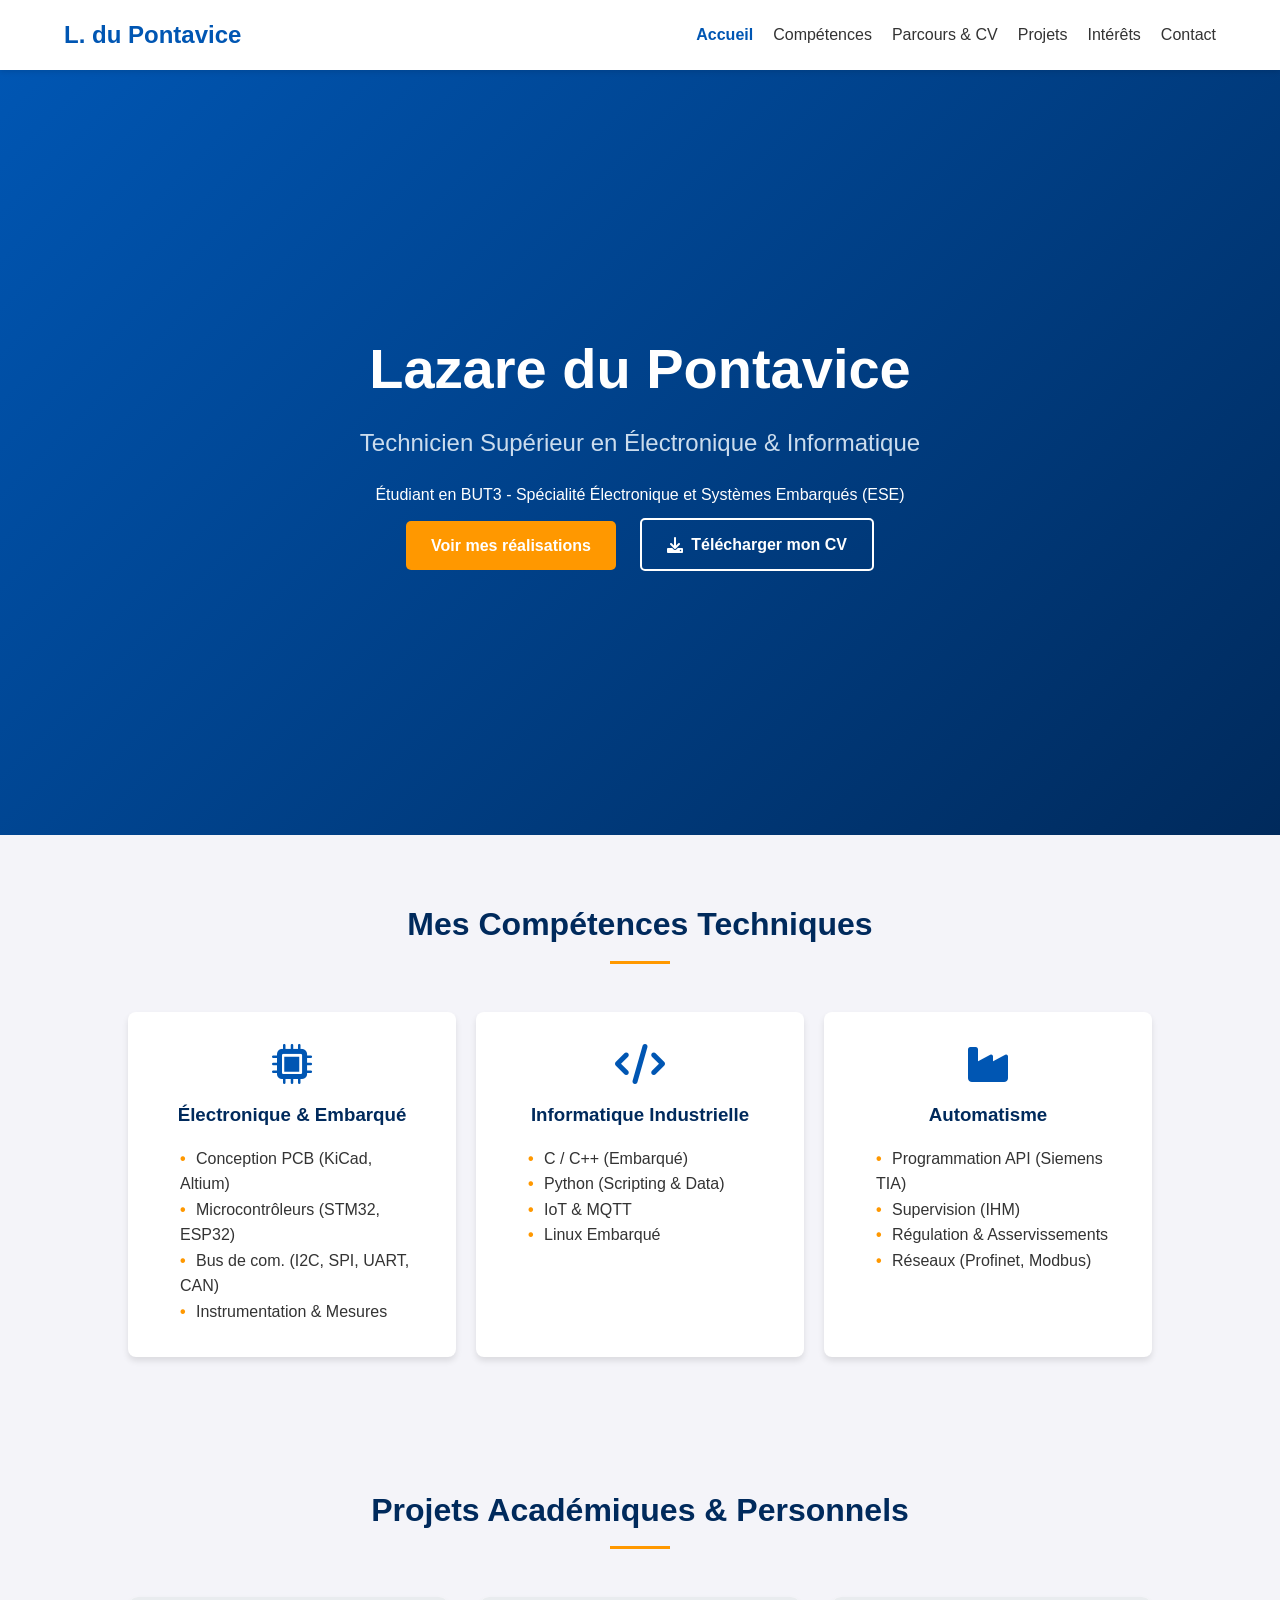
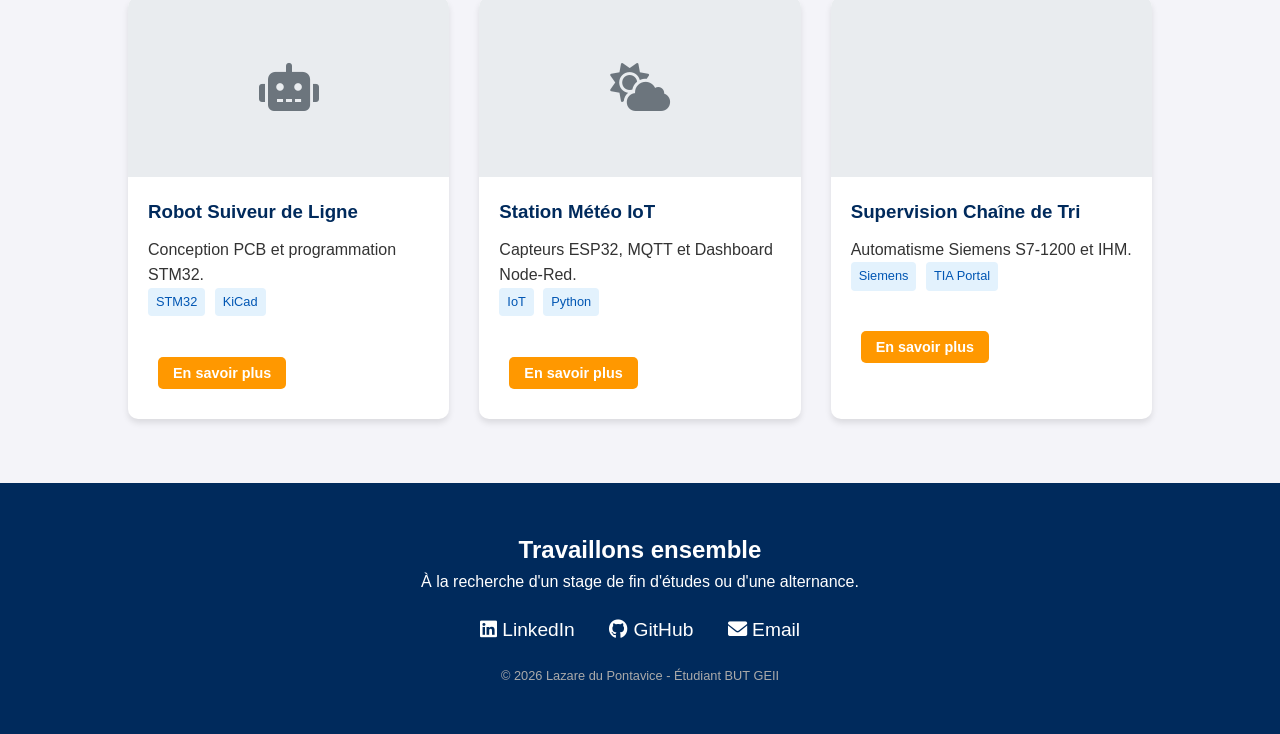
==== commit 216659bc: "Update index.html" ====
--- a/index.html
+++ b/index.html
@@ -3,100 +3,235 @@
 <head>
     <meta charset="UTF-8">
     <meta name="viewport" content="width=device-width, initial-scale=1.0">
-    <meta name="description" content="Parcours et Expériences de Lazare du Pontavice - BUT3 GEII ESE.">
-    <title>Mon Parcours - Lazare du Pontavice</title>
+    <meta name="description" content="Portfolio de Lazare du Pontavice, étudiant BUT3 GEII spécialité Électronique et Systèmes Embarqués.">
+    <title>Portfolio Lazare du Pontavice - BUT3 GEII</title>
     <link rel="stylesheet" href="style.css">
     <link rel="stylesheet" href="https://cdnjs.cloudflare.com/ajax/libs/font-awesome/6.0.0/css/all.min.css">
 </head>
 <body>
 
-    <nav>
-        <div class="logo">L. du Pontavice</div>
-        <ul>
-            <li><a href="index.html">Accueil</a></li>
-            <li><a href="index.html#competences">Compétences</a></li>
-            <li><a href="parcours.html" style="color: #0056b3; font-weight: bold;">Parcours & CV</a></li>
-            <li><a href="index.html#projets">Projets</a></li>
-            <li><a href="interets.html">Intérêts</a></li>
-            <li><a href="#contact">Contact</a></li>
-        </ul>
-    </nav>
-
-    <section style="padding-top: 60px;">
-        <h1 style="text-align:center; color:#002a5c; margin-bottom:40px; font-size: 2.5rem;">Expériences & Formation</h1>
-
-        <div class="timeline">
+    <div id="view-home">
+        
+        <nav>
+            <div class="logo">L. du Pontavice</div>
+            <ul>
+                <li><a href="index.html" style="color: #0056b3; font-weight: bold;">Accueil</a></li>
+                <li><a href="#competences">Compétences</a></li>
+                <li><a href="parcours.html">Parcours & CV</a></li>
+                <li><a href="#projets">Projets</a></li>
+                <li><a href="interets.html">Intérêts</a></li>
+                <li><a href="#contact">Contact</a></li>
+            </ul>
+        </nav>
+
+        <header id="accueil">
+            <div class="hero-content">
+                <h1>Lazare du Pontavice</h1>
+                <h2>Technicien Supérieur en Électronique & Informatique</h2>
+                <p>Étudiant en BUT3 - Spécialité Électronique et Systèmes Embarqués (ESE)</p>
+                <div class="buttons">
+                    <a href="#projets" class="btn primary">Voir mes réalisations</a>
+                    <a href="./assets/CV_Lazare_Web.pdf" class="btn secondary" target="_blank" rel="noopener noreferrer">
+                        <i class="fas fa-download"></i> Télécharger mon CV
+                    </a>
+                </div>
+            </div>
+        </header>
+
+        <section id="competences">
+            <h2 class="section-title">Mes Compétences Techniques</h2>
+            <div class="skills-container">
+
+                <div class="skill-card">
+                    <i class="fas fa-microchip"></i>
+                    <h3>Électronique & Embarqué</h3>
+                    <ul>
+                        <li>Conception PCB (KiCad, Altium)</li>
+                        <li>Microcontrôleurs (STM32, ESP32)</li>
+                        <li>Bus de com. (I2C, SPI, UART, CAN)</li>
+                        <li>Instrumentation & Mesures</li>
+                    </ul>
+                </div>
+
+                <div class="skill-card">
+                    <i class="fas fa-code"></i>
+                    <h3>Informatique Industrielle</h3>
+                    <ul>
+                        <li>C / C++ (Embarqué)</li>
+                        <li>Python (Scripting & Data)</li>
+                        <li>IoT & MQTT</li>
+                        <li>Linux Embarqué</li>
+                    </ul>
+                </div>
+
+                <div class="skill-card">
+                    <i class="fas fa-industry"></i>
+                    <h3>Automatisme</h3>
+                    <ul>
+                        <li>Programmation API (Siemens TIA)</li>
+                        <li>Supervision (IHM)</li>
+                        <li>Régulation & Asservissements</li>
+                        <li>Réseaux (Profinet, Modbus)</li>
+                    </ul>
+                </div>
+            </div>
+        </section>
+
+        <section id="projets">
+            <h2 class="section-title">Projets Académiques & Personnels</h2>
+            <div class="projects-grid">
+                
+                <div class="project-card">
+                    <div class="project-img-placeholder">
+                        <img src="./assets/robot.jpg" alt="Photo du robot suiveur de ligne" class="img-fit" onerror="this.style.display='none'; this.nextElementSibling.style.display='block';">
+                        <i class="fas fa-robot fa-3x" style="display:none;"></i>
+                    </div>
+                    <div class="project-info">
+                        <h3>Robot Suiveur de Ligne</h3>
+                        <p>Conception PCB et programmation STM32.</p>
+                        <span class="tag">STM32</span> <span class="tag">KiCad</span>
+                        <br><br>
+                        <button onclick="showPage('view-robot')" class="btn primary small">En savoir plus</button>
+                    </div>
+                </div>
+
+                <div class="project-card">
+                    <div class="project-img-placeholder">
+                        <img src="./assets/meteo.jpg" alt="Station Météo" class="img-fit" onerror="this.style.display='none'; this.nextElementSibling.style.display='block';">
+                        <i class="fas fa-cloud-sun fa-3x" style="display:none;"></i>
+                    </div>
+                    <div class="project-info">
+                        <h3>Station Météo IoT</h3>
+                        <p>Capteurs ESP32, MQTT et Dashboard Node-Red.</p>
+                        <span class="tag">IoT</span> <span class="tag">Python</span>
+                        <br><br>
+                        <button onclick="showPage('view-meteo')" class="btn primary small">En savoir plus</button>
+                    </div>
+                </div>
+
+                <div class="project-card">
+                    <div class="project-img-placeholder">
+                        <img src="./assets/tri.jpg" alt="Chaîne de tri" class="img-fit" onerror="this.style.display='none'; this.nextElementSibling.style.display='block';">
+                        <i class="fas fa-conveyor-belt fa-3x" style="display:none;"></i>
+                    </div>
+                    <div class="project-info">
+                        <h3>Supervision Chaîne de Tri</h3>
+                        <p>Automatisme Siemens S7-1200 et IHM.</p>
+                        <span class="tag">Siemens</span> <span class="tag">TIA Portal</span>
+                        <br><br>
+                        <button onclick="showPage('view-tri')" class="btn primary small">En savoir plus</button>
+                    </div>
+                </div>
+
+            </div>
+        </section>
+
+        <footer id="contact">
+            <h2>Travaillons ensemble</h2>
+            <p>À la recherche d'un stage de fin d'études ou d'une alternance.</p>
+            <div class="social-links">
+                <a href="https://www.linkedin.com/in/lazare-du-pontavice-69ba2b336/" target="_blank" rel="noopener noreferrer"><i class="fab fa-linkedin"></i> LinkedIn</a>
+                <a href="https://github.com/Nasl1" target="_blank" rel="noopener noreferrer"><i class="fab fa-github"></i> GitHub</a>
+                <a href="mailto:lazare.du.pontavice@gmail.com"><i class="fas fa-envelope"></i> Email</a>
+            </div>
+            <p class="copyright">© 2026 Lazare du Pontavice - Étudiant BUT GEII</p>
+        </footer>
+
+    </div> <div id="view-robot" class="detail-view" style="display: none;">
+        <nav class="detail-nav">
+            <a href="index.html" class="btn-back"><i class="fas fa-arrow-left"></i> Retour à l'accueil</a>
+            <div class="logo" style="font-size:1.2rem;">Détail Projet</div>
+        </nav>
+
+        <div class="product-container">
+            <div class="product-image">
+                <div class="img-box-large">
+                    <img src="./assets/robot.jpg" alt="Robot" class="img-fit" onerror="this.style.display='none'; this.nextElementSibling.style.display='block';">
+                    <i class="fas fa-robot fa-5x" style="display:none;"></i>
+                </div>
+            </div>
+            <div class="product-details">
+                <h1>Robot Suiveur de Ligne</h1>
+                <div class="meta-tags">
+                    <span class="tag">STM32 L476</span>
+                    <span class="tag">KiCad</span>
+                    <span class="tag">Langage C</span>
+                </div>
+                <h3>Description</h3>
+                <p>Réalisation en équipe d'un robot autonome capable de suivre un parcours complexe le plus rapidement possible.</p>
+                <h3>Détails Techniques</h3>
+                <ul>
+                    <li>Conception d'un PCB 4 couches (Routage KiCad).</li>
+                    <li>Algorithme d'asservissement PID numérique.</li>
+                    <li>Gestion des interruptions et timers du STM32 (HAL & Bare Metal).</li>
+                </ul>
+            </div>
+        </div>
+    </div>
+
+    <div id="view-meteo" class="detail-view" style="display: none;">
+        <nav class="detail-nav">
+            <a href="index.html" class="btn-back"><i class="fas fa-arrow-left"></i> Retour</a>
+        </nav>
+        <div class="product-container">
+            <div class="product-image">
+                <div class="img-box-large">
+                    <img src="./assets/meteo.jpg" alt="Météo" class="img-fit" onerror="this.style.display='none'; this.nextElementSibling.style.display='block';">
+                    <i class="fas fa-cloud-sun fa-5x" style="display:none;"></i>
+                </div>
+            </div>
+            <div class="product-details">
+                <h1>Station Météo IoT</h1>
+                <span class="tag">ESP32</span> <span class="tag">MQTT</span> <span class="tag">Node-Red</span>
+                <h3>Description</h3>
+                <p>Système complet de relevé de température et humidité avec transmission sans fil.</p>
+                <h3>Détails Techniques</h3>
+                <ul>
+                    <li>Code C++ sur ESP32 (Arduino Framework).</li>
+                    <li>Communication WiFi et protocole MQTT.</li>
+                    <li>Visualisation des courbes en temps réel sur Dashboard.</li>
+                </ul>
+            </div>
+        </div>
+    </div>
+
+    <div id="view-tri" class="detail-view" style="display: none;">
+        <nav class="detail-nav">
+            <a href="index.html" class="btn-back"><i class="fas fa-arrow-left"></i> Retour</a>
+        </nav>
+        <div class="product-container">
+            <div class="product-image">
+                <div class="img-box-large">
+                    <img src="./assets/tri.jpg" alt="Tri" class="img-fit" onerror="this.style.display='none'; this.nextElementSibling.style.display='block';">
+                    <i class="fas fa-industry fa-5x" style="display:none;"></i>
+                </div>
+            </div>
+            <div class="product-details">
+                <h1>Supervision Chaîne de Tri</h1>
+                <span class="tag">Siemens S7-1200</span> <span class="tag">Tia Portal</span>
+                <h3>Description</h3>
+                <p>Automatisation d'une chaîne de tri industrielle avec supervision SCADA.</p>
+                <h3>Détails Techniques</h3>
+                <ul>
+                    <li>Programmation LADDER et GRAFCET.</li>
+                    <li>Configuration réseau Profinet.</li>
+                    <li>Création des vues IHM (Arrêt d'urgence, marche, compteurs).</li>
+                </ul>
+            </div>
+        </div>
+    </div>
+
+    <script>
+        function showPage(pageId) {
+            document.getElementById('view-home').style.display = 'none';
+            document.getElementById('view-robot').style.display = 'none';
+            document.getElementById('view-meteo').style.display = 'none';
+            document.getElementById('view-tri').style.display = 'none';
             
-            <div class="timeline-item">
-                <div class="timeline-dot"></div>
-                <div class="timeline-date">Avril 2024 - Juin 2024 (10 semaines)</div>
-                <div class="timeline-content">
-                    <h3>Stage Technicien Bureau d'Études</h3>
-                    <h4>Nom de l'Entreprise (Lieu)</h4>
-                    <p>Développement complet d'un banc de test pour cartes électroniques industrielles.</p>
-                    <ul>
-                        <li>Analyse du cahier des charges et choix des composants.</li>
-                        <li>Programmation Firmware en C sur STM32 (Keil uVision).</li>
-                        <li>Développement d'une interface PC en Python pour visualiser les résultats.</li>
-                        <li>Rédaction du rapport de test et documentation technique.</li>
-                    </ul>
-                </div>
-            </div>
-
-            <div class="timeline-item">
-                <div class="timeline-dot"></div>
-                <div class="timeline-date">Juillet - Août 2023</div>
-                <div class="timeline-content">
-                    <h3>Emploi Saisonnier / Intérim</h3>
-                    <h4>Nom de l'Entreprise</h4>
-                    <p>Découverte du monde de l'entreprise et travail en équipe.</p>
-                </div>
-            </div>
-
-            <div class="timeline-item">
-                <div class="timeline-dot"></div>
-                <div class="timeline-date">2022 - Aujourd'hui</div>
-                <div class="timeline-content">
-                    <h3>BUT Génie Électrique et Informatique Industrielle</h3>
-                    <h4>IUT d'Orléans</h4>
-                    <p><strong>Spécialité :</strong> Électronique et Systèmes Embarqués (ESE).</p>
-                    <ul>
-                        <li>Projets techniques en équipe (SAÉ).</li>
-                        <li>Apprentissage de l'anglais technique.</li>
-                    </ul>
-                </div>
-            </div>
-
-            <div class="timeline-item">
-                <div class="timeline-dot"></div>
-                <div class="timeline-date">2022</div>
-                <div class="timeline-content">
-                    <h3>Baccalauréat Général / STI2D</h3>
-                    <h4>Lycée [Nom]</h4>
-                    <p>Mention Bien. Options Mathématiques et Physique.</p>
-                </div>
-            </div>
-
-        </div>
-
-        <div style="text-align:center; margin-top:50px; margin-bottom: 20px;">
-            <p style="margin-bottom: 15px;">Pour plus de détails, téléchargez mon CV complet :</p>
-            <a href="./assets/CV_Lazare_Web.pdf" class="btn primary" target="_blank" rel="noopener noreferrer">
-                <i class="fas fa-file-pdf"></i> Voir le CV PDF
-            </a>
-        </div>
-    </section>
-
-    <footer id="contact">
-        <h2>Travaillons ensemble</h2>
-        <p>À la recherche d'un stage de fin d'études ou d'une alternance.</p>
-        <div class="social-links">
-            <a href="https://www.linkedin.com/in/lazare-du-pontavice-69ba2b336/" target="_blank" rel="noopener noreferrer"><i class="fab fa-linkedin"></i> LinkedIn</a>
-            <a href="https://github.com/Nasl1" target="_blank" rel="noopener noreferrer"><i class="fab fa-github"></i> GitHub</a>
-            <a href="mailto:lazare.du.pontavice@gmail.com"><i class="fas fa-envelope"></i> Email</a>
-        </div>
-        <p class="copyright">© 2026 Lazare du Pontavice - Étudiant BUT GEII</p>
-    </footer>
+            document.getElementById(pageId).style.display = 'block';
+            window.scrollTo(0, 0);
+        }
+    </script>
 
 </body>
 </html>
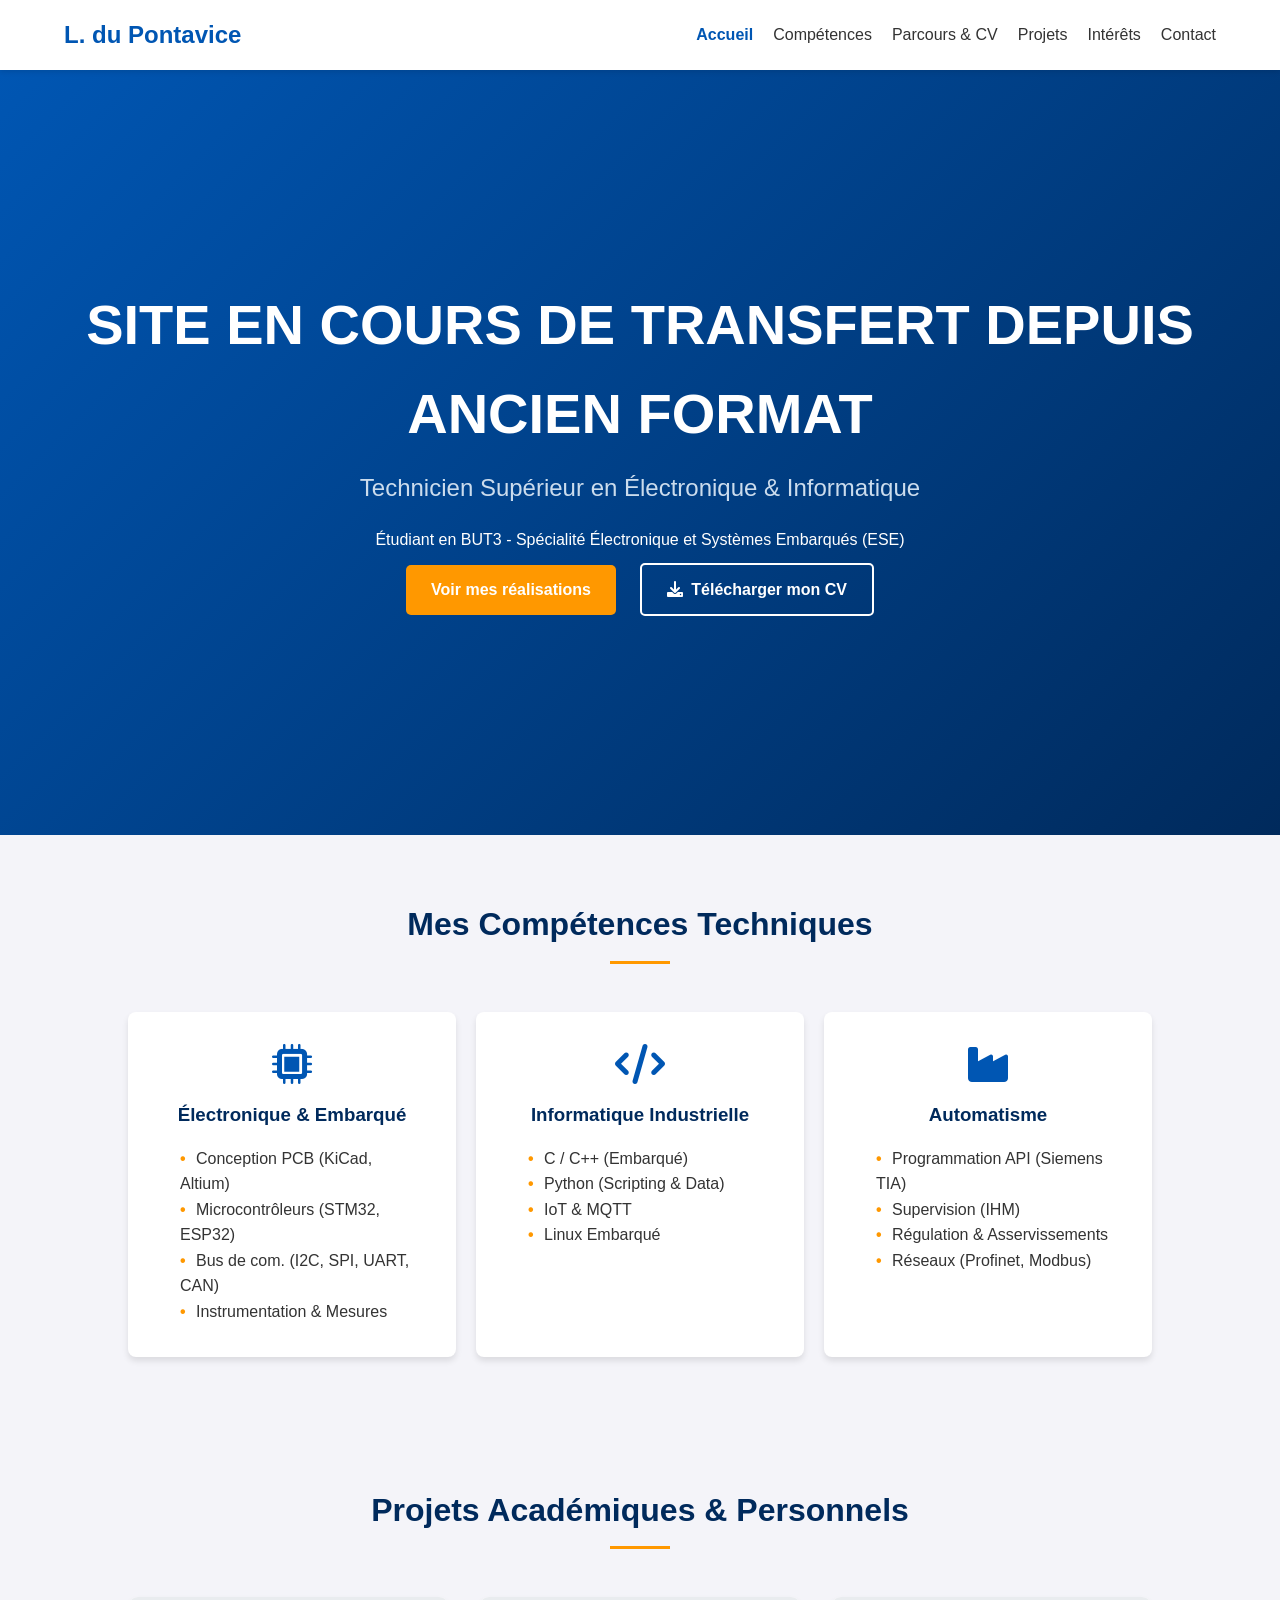
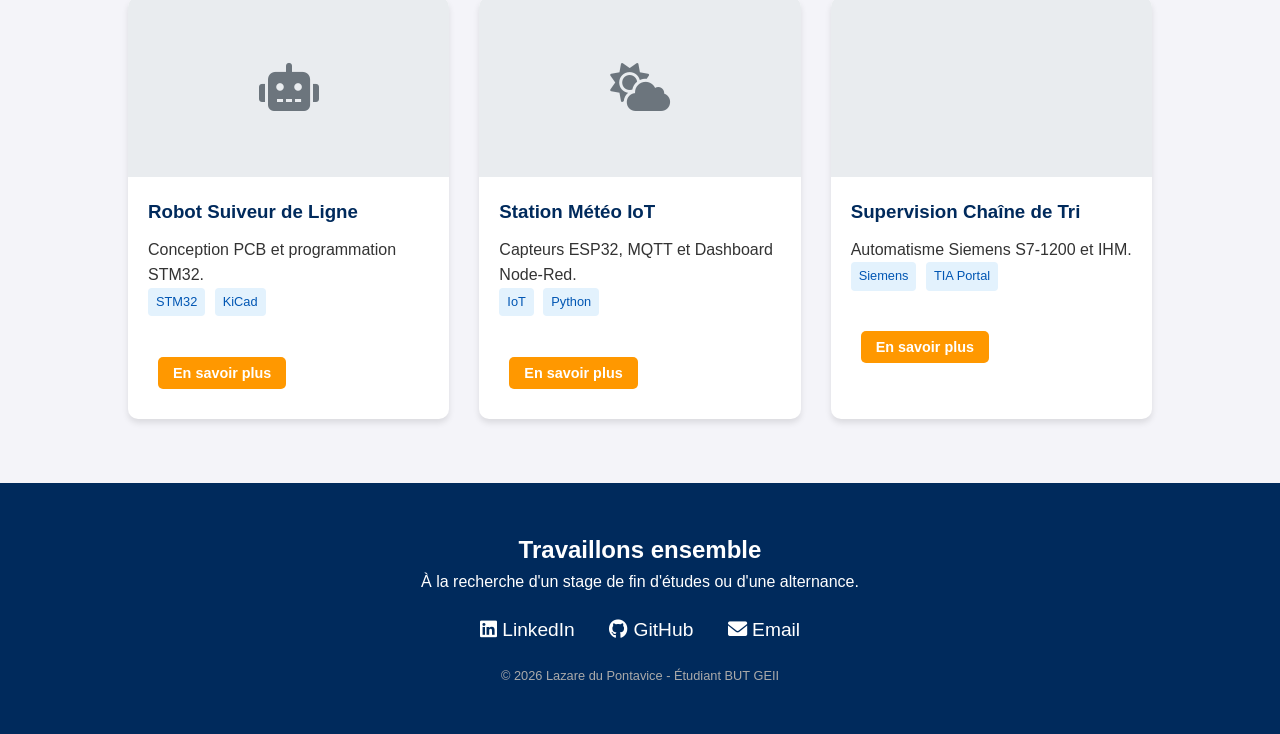
==== commit 4fbe608a: "Update index.html" ====
--- a/index.html
+++ b/index.html
@@ -26,12 +26,12 @@
 
         <header id="accueil">
             <div class="hero-content">
-                <h1>Lazare du Pontavice</h1>
+                <h1>SITE EN COURS DE TRANSFERT DEPUIS ANCIEN FORMAT</h1>
                 <h2>Technicien Supérieur en Électronique & Informatique</h2>
                 <p>Étudiant en BUT3 - Spécialité Électronique et Systèmes Embarqués (ESE)</p>
                 <div class="buttons">
                     <a href="#projets" class="btn primary">Voir mes réalisations</a>
-                    <a href="./assets/CV_Lazare_Web.pdf" class="btn secondary" target="_blank" rel="noopener noreferrer">
+                    <a href="./assets/CV_Lazare_du_Pontavice.pdf" class="btn secondary" target="_blank" rel="noopener noreferrer">
                         <i class="fas fa-download"></i> Télécharger mon CV
                     </a>
                 </div>
